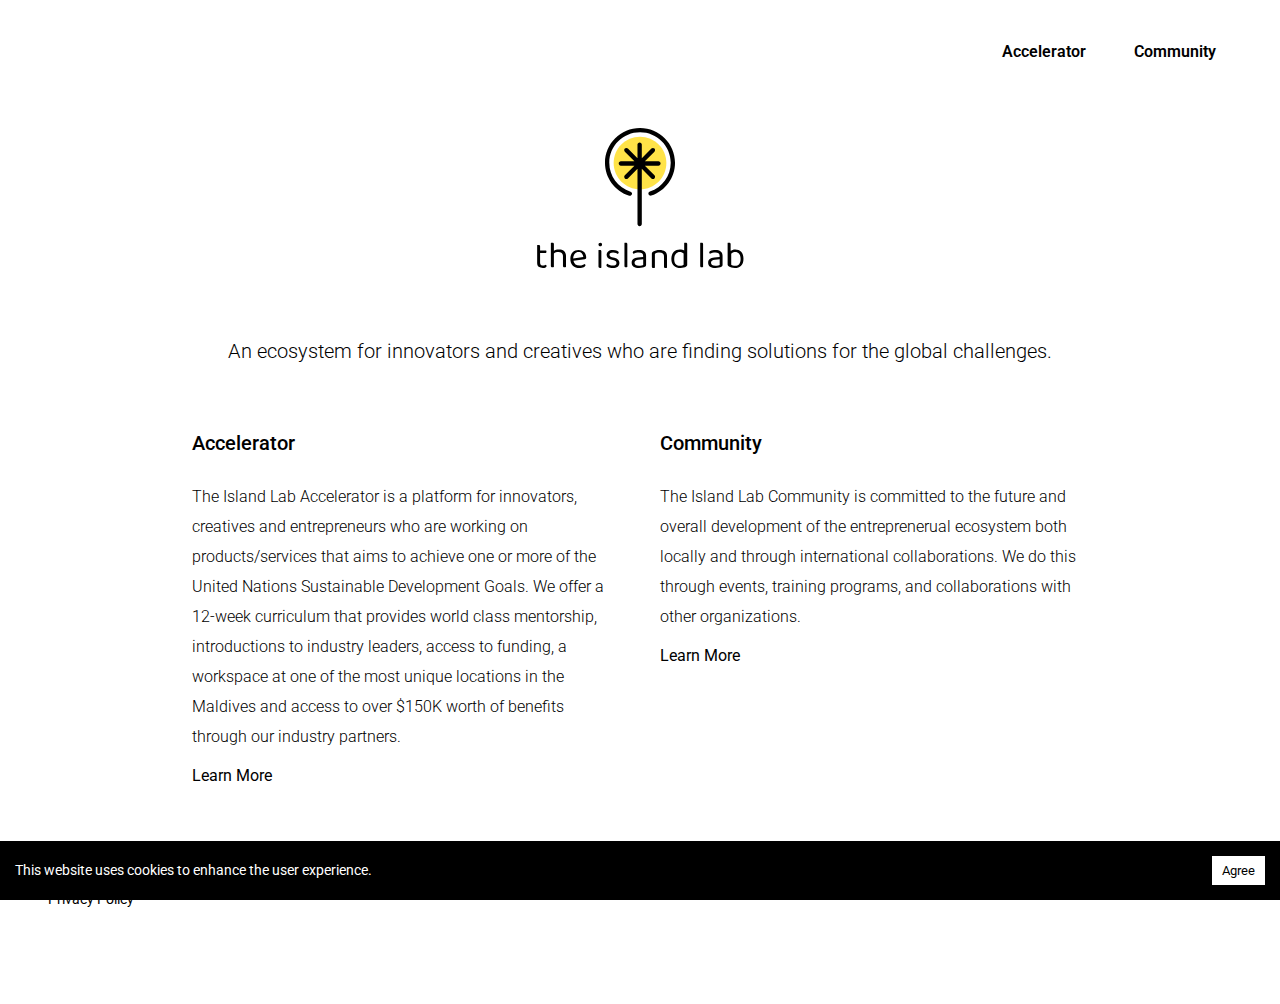
==== index.html @ 6c04a77b "init commit" ====
<!DOCTYPE html><html lang="en"><head><meta charSet="utf-8"/><meta http-equiv="x-ua-compatible" content="ie=edge"/><meta name="viewport" content="width=device-width, initial-scale=1, shrink-to-fit=no"/><style data-href="/styles.9c2a5cfd9f9ac8eca3b6.css" id="gatsby-global-css">@import url(https://fonts.googleapis.com/css2?family=Roboto:wght@100;300;400;500;700;900&display=swap);
/*! normalize.css v8.0.1 | MIT License | github.com/necolas/normalize.css */html{line-height:1.15;-webkit-text-size-adjust:100%}body{margin:0}main{display:block}h1{font-size:2em;margin:.67em 0}hr{box-sizing:content-box;height:0;overflow:visible}pre{font-family:monospace,monospace;font-size:1em}a{background-color:transparent}abbr[title]{border-bottom:none;text-decoration:underline;-webkit-text-decoration:underline dotted;text-decoration:underline dotted}b,strong{font-weight:bolder}code,kbd,samp{font-family:monospace,monospace;font-size:1em}small{font-size:80%}sub,sup{font-size:75%;line-height:0;position:relative;vertical-align:baseline}sub{bottom:-.25em}sup{top:-.5em}img{border-style:none}button,input,optgroup,select,textarea{font-family:inherit;font-size:100%;line-height:1.15;margin:0}button,input{overflow:visible}button,select{text-transform:none}[type=button],[type=reset],[type=submit],button{-webkit-appearance:button}[type=button]::-moz-focus-inner,[type=reset]::-moz-focus-inner,[type=submit]::-moz-focus-inner,button::-moz-focus-inner{border-style:none;padding:0}[type=button]:-moz-focusring,[type=reset]:-moz-focusring,[type=submit]:-moz-focusring,button:-moz-focusring{outline:1px dotted ButtonText}fieldset{padding:.35em .75em .625em}legend{box-sizing:border-box;color:inherit;display:table;max-width:100%;padding:0;white-space:normal}progress{vertical-align:baseline}textarea{overflow:auto}[type=checkbox],[type=radio]{box-sizing:border-box;padding:0}[type=number]::-webkit-inner-spin-button,[type=number]::-webkit-outer-spin-button{height:auto}[type=search]{-webkit-appearance:textfield;outline-offset:-2px}[type=search]::-webkit-search-decoration{-webkit-appearance:none}::-webkit-file-upload-button{-webkit-appearance:button;font:inherit}details{display:block}summary{display:list-item}[hidden],template{display:none}blockquote,dd,dl,figure,h1,h2,h3,h4,h5,h6,hr,p,pre{margin:0}button{background-color:transparent;background-image:none}button:focus{outline:1px dotted;outline:5px auto -webkit-focus-ring-color}fieldset,ol,ul{margin:0;padding:0}ol,ul{list-style:none}html{font-family:system-ui,-apple-system,BlinkMacSystemFont,Segoe UI,Roboto,Helvetica Neue,Arial,Noto Sans,sans-serif,Apple Color Emoji,Segoe UI Emoji,Segoe UI Symbol,Noto Color Emoji;line-height:1.5}*,:after,:before{box-sizing:border-box;border:0 solid #e2e8f0}hr{border-top-width:1px}img{border-style:solid}textarea{resize:vertical}input::-moz-placeholder,textarea::-moz-placeholder{color:#a0aec0}input:-ms-input-placeholder,textarea:-ms-input-placeholder{color:#a0aec0}input::placeholder,textarea::placeholder{color:#a0aec0}[role=button],button{cursor:pointer}table{border-collapse:collapse}h1,h2,h3,h4,h5,h6{font-size:inherit;font-weight:inherit}a{color:inherit;text-decoration:inherit}button,input,optgroup,select,textarea{padding:0;line-height:inherit;color:inherit}code,kbd,pre,samp{font-family:Menlo,Monaco,Consolas,Liberation Mono,Courier New,monospace}audio,canvas,embed,iframe,img,object,svg,video{display:block;vertical-align:middle}img,video{max-width:100%;height:auto}.container{width:100%}@media (min-width:640px){.container{max-width:640px}}@media (min-width:768px){.container{max-width:768px}}@media (min-width:1024px){.container{max-width:1024px}}@media (min-width:1280px){.container{max-width:1280px}}.bg-white{--bg-opacity:1;background-color:#fff;background-color:rgba(255,255,255,var(--bg-opacity))}.inline{display:inline}.flex{display:flex}.table{display:table}.grid{display:grid}.flex-col{flex-direction:column}.justify-around{justify-content:space-around}.flex-grow{flex-grow:1}.font-semibold{font-weight:600}.mx-auto{margin-left:auto;margin-right:auto}.mt-16{margin-top:4rem}.max-w-lg{max-width:32rem}.max-w-4xl{max-width:56rem}.min-h-screen{min-height:100vh}.p-4{padding:1rem}.absolute{position:absolute}.text-white{--text-opacity:1;color:#fff;color:rgba(255,255,255,var(--text-opacity))}.w-full{width:100%}.gap-10{grid-gap:2.5rem;gap:2.5rem}.grid-cols-1{grid-template-columns:repeat(1,minmax(0,1fr))}@-webkit-keyframes spin{to{transform:rotate(1turn)}}@keyframes spin{to{transform:rotate(1turn)}}@-webkit-keyframes ping{75%,to{transform:scale(2);opacity:0}}@keyframes ping{75%,to{transform:scale(2);opacity:0}}@-webkit-keyframes pulse{50%{opacity:.5}}@keyframes pulse{50%{opacity:.5}}@-webkit-keyframes bounce{0%,to{transform:translateY(-25%);-webkit-animation-timing-function:cubic-bezier(.8,0,1,1);animation-timing-function:cubic-bezier(.8,0,1,1)}50%{transform:none;-webkit-animation-timing-function:cubic-bezier(0,0,.2,1);animation-timing-function:cubic-bezier(0,0,.2,1)}}@keyframes bounce{0%,to{transform:translateY(-25%);-webkit-animation-timing-function:cubic-bezier(.8,0,1,1);animation-timing-function:cubic-bezier(.8,0,1,1)}50%{transform:none;-webkit-animation-timing-function:cubic-bezier(0,0,.2,1);animation-timing-function:cubic-bezier(0,0,.2,1)}}body{font-family:Roboto,sans-serif;background:#fff;padding:24px}h3{font-size:20px;font-weight:500}p{font-weight:300}.islandlab-logo{height:140px}.islandlab-intro{font-size:20px;margin-bottom:62px;text-align:center}.main-body{margin-top:52px}.desc,.para{line-height:30px;margin-top:24px}.desc{margin-bottom:12px}.top-nav{color:#000}.inline{display:inline-block;width:100%;text-align:right}.top-nav a{padding:24px}.list{font-weight:300;line-height:30px;margin-top:24px}.more-button{padding-top:24px}.copy{color:#999}.copyright{font-size:14px;line-height:30px;padding:24px;margin-top:42px;margin-bottom:42px}@media (min-width:640px){.sm\:container{width:100%;max-width:640px}@media (min-width:768px){.sm\:container{max-width:768px}}@media (min-width:1024px){.sm\:container{max-width:1024px}}@media (min-width:1280px){.sm\:container{max-width:1280px}}.sm\:w-1\/2{width:50%}.sm\:grid-cols-1{grid-template-columns:repeat(1,minmax(0,1fr))}}@media (min-width:768px){.md\:container{width:100%}@media (min-width:640px){.md\:container{max-width:640px}}@media (min-width:768px){.md\:container{max-width:768px}}@media (min-width:1024px){.md\:container{max-width:1024px}}@media (min-width:1280px){.md\:container{max-width:1280px}}.md\:grid-cols-2{grid-template-columns:repeat(2,minmax(0,1fr))}}@media (min-width:1024px){.lg\:container{width:100%}@media (min-width:640px){.lg\:container{max-width:640px}}@media (min-width:768px){.lg\:container{max-width:768px}}@media (min-width:1024px){.lg\:container{max-width:1024px}}@media (min-width:1280px){.lg\:container{max-width:1280px}}.lg\:grid-cols-2{grid-template-columns:repeat(2,minmax(0,1fr))}}@media (min-width:1280px){.xl\:container{width:100%}@media (min-width:640px){.xl\:container{max-width:640px}}@media (min-width:768px){.xl\:container{max-width:768px}}@media (min-width:1024px){.xl\:container{max-width:1024px}}@media (min-width:1280px){.xl\:container{max-width:1280px}}}</style><meta name="generator" content="Gatsby 2.32.11"/><title data-react-helmet="true">The Island Lab</title><meta data-react-helmet="true" charSet="utf-8"/><meta data-react-helmet="true" name="description" content="An ecosystem for innovators and creatives who are finding solutions for the global challenges"/><meta data-react-helmet="true" property="og:title" content="The Island Lab"/><meta data-react-helmet="true" property="og:description" content="An ecosystem for innovators and creatives who are finding solutions for the global challenges"/><meta data-react-helmet="true" property="og:type" content="website"/><link rel="icon" href="/favicon-32x32.png?v=ff505534ecc880a006a1c45245d1f555" type="image/png"/><link rel="icon" href="/favicon.svg?v=ff505534ecc880a006a1c45245d1f555" type="image/svg+xml"/><link rel="manifest" href="/manifest.webmanifest" crossorigin="anonymous"/><meta name="theme-color" content="#38b2ac"/><link rel="apple-touch-icon" sizes="48x48" href="/icons/icon-48x48.png?v=ff505534ecc880a006a1c45245d1f555"/><link rel="apple-touch-icon" sizes="72x72" href="/icons/icon-72x72.png?v=ff505534ecc880a006a1c45245d1f555"/><link rel="apple-touch-icon" sizes="96x96" href="/icons/icon-96x96.png?v=ff505534ecc880a006a1c45245d1f555"/><link rel="apple-touch-icon" sizes="144x144" href="/icons/icon-144x144.png?v=ff505534ecc880a006a1c45245d1f555"/><link rel="apple-touch-icon" sizes="192x192" href="/icons/icon-192x192.png?v=ff505534ecc880a006a1c45245d1f555"/><link rel="apple-touch-icon" sizes="256x256" href="/icons/icon-256x256.png?v=ff505534ecc880a006a1c45245d1f555"/><link rel="apple-touch-icon" sizes="384x384" href="/icons/icon-384x384.png?v=ff505534ecc880a006a1c45245d1f555"/><link rel="apple-touch-icon" sizes="512x512" href="/icons/icon-512x512.png?v=ff505534ecc880a006a1c45245d1f555"/><link rel="preconnect dns-prefetch" href="https://www.google-analytics.com"/><script>window['ga-disable-'] = true</script><script async="" src="https://www.googletagmanager.com/gtag/js?id="></script><link as="script" rel="preload" href="/webpack-runtime-1e6cf40642f81d12df6a.js"/><link as="script" rel="preload" href="/framework-8e528b732ab2eaadb7b7.js"/><link as="script" rel="preload" href="/styles-755093da0c07f4b49226.js"/><link as="script" rel="preload" href="/app-a4f5ad4a2bf288a7169f.js"/><link as="script" rel="preload" href="/commons-435aeb948d1bf5120aea.js"/><link as="script" rel="preload" href="/component---src-pages-index-js-81dc64747f7e34d671f0.js"/><link as="fetch" rel="preload" href="/page-data/index/page-data.json" crossorigin="anonymous"/><link as="fetch" rel="preload" href="/page-data/sq/d/2468095761.json" crossorigin="anonymous"/><link as="fetch" rel="preload" href="/page-data/app-data.json" crossorigin="anonymous"/></head><body><div id="___gatsby"><div style="outline:none" tabindex="-1" id="gatsby-focus-wrapper"><div class="flex flex-col min-h-screen bg-white"><header class="p-4 bg-white-500 text-white font-semibold"><div class="inline top-nav grid grid-cols-1"><a href="/accelerator">Accelerator</a><a href="/community">Community</a></div><a aria-current="page" class="" href="/"><img class="islandlab-logo w-full max-w-lg mt-16 mx-auto sm:w-1/2" src="/static/logo-image-594e73d9757370606fb35262e26e32b2.svg" alt="Gatsby and Tailwind CSS together"/></a></header><div class="main-body"><main class="max-w-4xl flex-grow mx-auto flex flex-col justify-around"><div class="grid grid-cols-1"><p class="islandlab-intro">An ecosystem for innovators and creatives who are finding solutions for the global challenges.</p></div><div class="grid grid-cols-1 lg:grid-cols-2 md:grid-cols-2 sm:grid-cols-1 gap-10"><div><h3>Accelerator</h3><p class="desc">The Island Lab Accelerator is a platform for innovators, creatives and entrepreneurs who are working on products/services that aims to achieve one or more of the United Nations Sustainable Development Goals. We offer a 12-week curriculum that provides world class mentorship, introductions to industry leaders, access to funding, a workspace at one of the most unique locations in the Maldives and access to over $150K worth of benefits through our industry partners. </p><a class="more-button" href="/accelerator">Learn More</a></div><div><h3>Community</h3><p class="desc">The Island Lab Community is committed to the future and overall development of the entreprenerual ecosystem both locally and through international collaborations. We do this through events, training programs, and collaborations with other organizations.</p><a class="more-button" href="/community">Learn More</a></div></div></main></div><footer class="copyright"><p class="grid grid-cols-1 copy">© 2021 The Eco Organization</p><a href="/privacy-policy">Privacy Policy</a></footer></div></div><div id="gatsby-announcer" style="position:absolute;top:0;width:1px;height:1px;padding:0;overflow:hidden;clip:rect(0, 0, 0, 0);white-space:nowrap;border:0" aria-live="assertive" aria-atomic="true"></div></div><script id="gatsby-script-loader">/*<![CDATA[*/window.pagePath="/";/*]]>*/</script><script id="gatsby-chunk-mapping">/*<![CDATA[*/window.___chunkMapping={"polyfill":["/polyfill-89ac77d4b615b132cbdb.js"],"app":["/app-a4f5ad4a2bf288a7169f.js"],"component---src-pages-404-js":["/component---src-pages-404-js-d30f7ea8873a3b089897.js"],"component---src-pages-accelerator-js":["/component---src-pages-accelerator-js-613edaaf1aa1267f8cc8.js"],"component---src-pages-community-js":["/component---src-pages-community-js-10889ece5818f509ec43.js"],"component---src-pages-index-js":["/component---src-pages-index-js-81dc64747f7e34d671f0.js"],"component---src-pages-privacy-policy-js":["/component---src-pages-privacy-policy-js-5bc272400744c1b90a4a.js"]};/*]]>*/</script><script src="/polyfill-89ac77d4b615b132cbdb.js" nomodule=""></script><script src="/component---src-pages-index-js-81dc64747f7e34d671f0.js" async=""></script><script src="/commons-435aeb948d1bf5120aea.js" async=""></script><script src="/app-a4f5ad4a2bf288a7169f.js" async=""></script><script src="/styles-755093da0c07f4b49226.js" async=""></script><script src="/framework-8e528b732ab2eaadb7b7.js" async=""></script><script src="/webpack-runtime-1e6cf40642f81d12df6a.js" async=""></script></body></html>
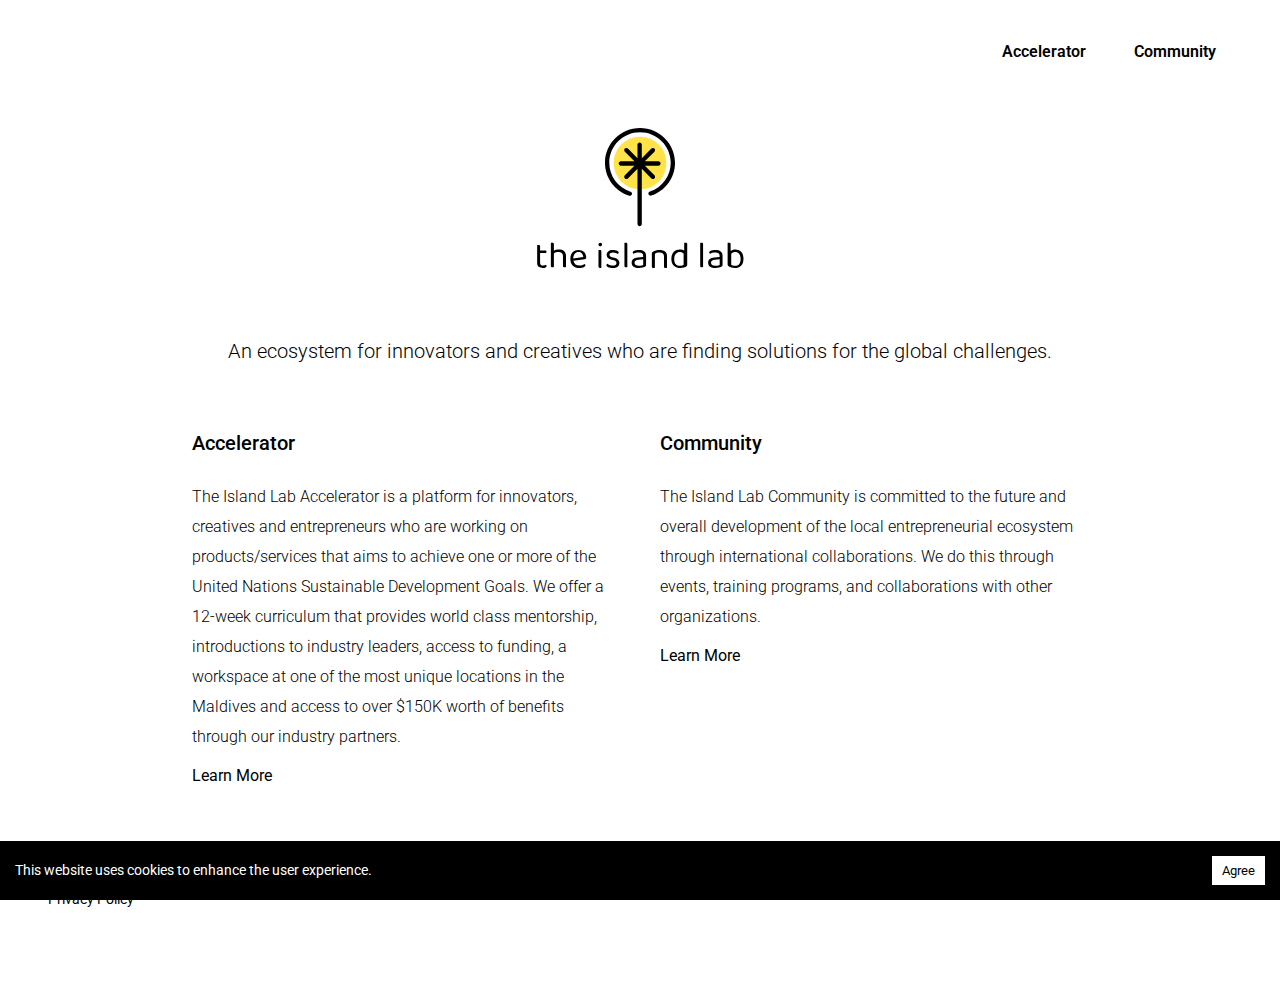
==== commit 6f75856c: "fixed typos" ====
--- a/index.html
+++ b/index.html
@@ -1,2 +1,2 @@
 <!DOCTYPE html><html lang="en"><head><meta charSet="utf-8"/><meta http-equiv="x-ua-compatible" content="ie=edge"/><meta name="viewport" content="width=device-width, initial-scale=1, shrink-to-fit=no"/><style data-href="/styles.9c2a5cfd9f9ac8eca3b6.css" id="gatsby-global-css">@import url(https://fonts.googleapis.com/css2?family=Roboto:wght@100;300;400;500;700;900&display=swap);
-/*! normalize.css v8.0.1 | MIT License | github.com/necolas/normalize.css */html{line-height:1.15;-webkit-text-size-adjust:100%}body{margin:0}main{display:block}h1{font-size:2em;margin:.67em 0}hr{box-sizing:content-box;height:0;overflow:visible}pre{font-family:monospace,monospace;font-size:1em}a{background-color:transparent}abbr[title]{border-bottom:none;text-decoration:underline;-webkit-text-decoration:underline dotted;text-decoration:underline dotted}b,strong{font-weight:bolder}code,kbd,samp{font-family:monospace,monospace;font-size:1em}small{font-size:80%}sub,sup{font-size:75%;line-height:0;position:relative;vertical-align:baseline}sub{bottom:-.25em}sup{top:-.5em}img{border-style:none}button,input,optgroup,select,textarea{font-family:inherit;font-size:100%;line-height:1.15;margin:0}button,input{overflow:visible}button,select{text-transform:none}[type=button],[type=reset],[type=submit],button{-webkit-appearance:button}[type=button]::-moz-focus-inner,[type=reset]::-moz-focus-inner,[type=submit]::-moz-focus-inner,button::-moz-focus-inner{border-style:none;padding:0}[type=button]:-moz-focusring,[type=reset]:-moz-focusring,[type=submit]:-moz-focusring,button:-moz-focusring{outline:1px dotted ButtonText}fieldset{padding:.35em .75em .625em}legend{box-sizing:border-box;color:inherit;display:table;max-width:100%;padding:0;white-space:normal}progress{vertical-align:baseline}textarea{overflow:auto}[type=checkbox],[type=radio]{box-sizing:border-box;padding:0}[type=number]::-webkit-inner-spin-button,[type=number]::-webkit-outer-spin-button{height:auto}[type=search]{-webkit-appearance:textfield;outline-offset:-2px}[type=search]::-webkit-search-decoration{-webkit-appearance:none}::-webkit-file-upload-button{-webkit-appearance:button;font:inherit}details{display:block}summary{display:list-item}[hidden],template{display:none}blockquote,dd,dl,figure,h1,h2,h3,h4,h5,h6,hr,p,pre{margin:0}button{background-color:transparent;background-image:none}button:focus{outline:1px dotted;outline:5px auto -webkit-focus-ring-color}fieldset,ol,ul{margin:0;padding:0}ol,ul{list-style:none}html{font-family:system-ui,-apple-system,BlinkMacSystemFont,Segoe UI,Roboto,Helvetica Neue,Arial,Noto Sans,sans-serif,Apple Color Emoji,Segoe UI Emoji,Segoe UI Symbol,Noto Color Emoji;line-height:1.5}*,:after,:before{box-sizing:border-box;border:0 solid #e2e8f0}hr{border-top-width:1px}img{border-style:solid}textarea{resize:vertical}input::-moz-placeholder,textarea::-moz-placeholder{color:#a0aec0}input:-ms-input-placeholder,textarea:-ms-input-placeholder{color:#a0aec0}input::placeholder,textarea::placeholder{color:#a0aec0}[role=button],button{cursor:pointer}table{border-collapse:collapse}h1,h2,h3,h4,h5,h6{font-size:inherit;font-weight:inherit}a{color:inherit;text-decoration:inherit}button,input,optgroup,select,textarea{padding:0;line-height:inherit;color:inherit}code,kbd,pre,samp{font-family:Menlo,Monaco,Consolas,Liberation Mono,Courier New,monospace}audio,canvas,embed,iframe,img,object,svg,video{display:block;vertical-align:middle}img,video{max-width:100%;height:auto}.container{width:100%}@media (min-width:640px){.container{max-width:640px}}@media (min-width:768px){.container{max-width:768px}}@media (min-width:1024px){.container{max-width:1024px}}@media (min-width:1280px){.container{max-width:1280px}}.bg-white{--bg-opacity:1;background-color:#fff;background-color:rgba(255,255,255,var(--bg-opacity))}.inline{display:inline}.flex{display:flex}.table{display:table}.grid{display:grid}.flex-col{flex-direction:column}.justify-around{justify-content:space-around}.flex-grow{flex-grow:1}.font-semibold{font-weight:600}.mx-auto{margin-left:auto;margin-right:auto}.mt-16{margin-top:4rem}.max-w-lg{max-width:32rem}.max-w-4xl{max-width:56rem}.min-h-screen{min-height:100vh}.p-4{padding:1rem}.absolute{position:absolute}.text-white{--text-opacity:1;color:#fff;color:rgba(255,255,255,var(--text-opacity))}.w-full{width:100%}.gap-10{grid-gap:2.5rem;gap:2.5rem}.grid-cols-1{grid-template-columns:repeat(1,minmax(0,1fr))}@-webkit-keyframes spin{to{transform:rotate(1turn)}}@keyframes spin{to{transform:rotate(1turn)}}@-webkit-keyframes ping{75%,to{transform:scale(2);opacity:0}}@keyframes ping{75%,to{transform:scale(2);opacity:0}}@-webkit-keyframes pulse{50%{opacity:.5}}@keyframes pulse{50%{opacity:.5}}@-webkit-keyframes bounce{0%,to{transform:translateY(-25%);-webkit-animation-timing-function:cubic-bezier(.8,0,1,1);animation-timing-function:cubic-bezier(.8,0,1,1)}50%{transform:none;-webkit-animation-timing-function:cubic-bezier(0,0,.2,1);animation-timing-function:cubic-bezier(0,0,.2,1)}}@keyframes bounce{0%,to{transform:translateY(-25%);-webkit-animation-timing-function:cubic-bezier(.8,0,1,1);animation-timing-function:cubic-bezier(.8,0,1,1)}50%{transform:none;-webkit-animation-timing-function:cubic-bezier(0,0,.2,1);animation-timing-function:cubic-bezier(0,0,.2,1)}}body{font-family:Roboto,sans-serif;background:#fff;padding:24px}h3{font-size:20px;font-weight:500}p{font-weight:300}.islandlab-logo{height:140px}.islandlab-intro{font-size:20px;margin-bottom:62px;text-align:center}.main-body{margin-top:52px}.desc,.para{line-height:30px;margin-top:24px}.desc{margin-bottom:12px}.top-nav{color:#000}.inline{display:inline-block;width:100%;text-align:right}.top-nav a{padding:24px}.list{font-weight:300;line-height:30px;margin-top:24px}.more-button{padding-top:24px}.copy{color:#999}.copyright{font-size:14px;line-height:30px;padding:24px;margin-top:42px;margin-bottom:42px}@media (min-width:640px){.sm\:container{width:100%;max-width:640px}@media (min-width:768px){.sm\:container{max-width:768px}}@media (min-width:1024px){.sm\:container{max-width:1024px}}@media (min-width:1280px){.sm\:container{max-width:1280px}}.sm\:w-1\/2{width:50%}.sm\:grid-cols-1{grid-template-columns:repeat(1,minmax(0,1fr))}}@media (min-width:768px){.md\:container{width:100%}@media (min-width:640px){.md\:container{max-width:640px}}@media (min-width:768px){.md\:container{max-width:768px}}@media (min-width:1024px){.md\:container{max-width:1024px}}@media (min-width:1280px){.md\:container{max-width:1280px}}.md\:grid-cols-2{grid-template-columns:repeat(2,minmax(0,1fr))}}@media (min-width:1024px){.lg\:container{width:100%}@media (min-width:640px){.lg\:container{max-width:640px}}@media (min-width:768px){.lg\:container{max-width:768px}}@media (min-width:1024px){.lg\:container{max-width:1024px}}@media (min-width:1280px){.lg\:container{max-width:1280px}}.lg\:grid-cols-2{grid-template-columns:repeat(2,minmax(0,1fr))}}@media (min-width:1280px){.xl\:container{width:100%}@media (min-width:640px){.xl\:container{max-width:640px}}@media (min-width:768px){.xl\:container{max-width:768px}}@media (min-width:1024px){.xl\:container{max-width:1024px}}@media (min-width:1280px){.xl\:container{max-width:1280px}}}</style><meta name="generator" content="Gatsby 2.32.11"/><title data-react-helmet="true">The Island Lab</title><meta data-react-helmet="true" charSet="utf-8"/><meta data-react-helmet="true" name="description" content="An ecosystem for innovators and creatives who are finding solutions for the global challenges"/><meta data-react-helmet="true" property="og:title" content="The Island Lab"/><meta data-react-helmet="true" property="og:description" content="An ecosystem for innovators and creatives who are finding solutions for the global challenges"/><meta data-react-helmet="true" property="og:type" content="website"/><link rel="icon" href="/favicon-32x32.png?v=ff505534ecc880a006a1c45245d1f555" type="image/png"/><link rel="icon" href="/favicon.svg?v=ff505534ecc880a006a1c45245d1f555" type="image/svg+xml"/><link rel="manifest" href="/manifest.webmanifest" crossorigin="anonymous"/><meta name="theme-color" content="#38b2ac"/><link rel="apple-touch-icon" sizes="48x48" href="/icons/icon-48x48.png?v=ff505534ecc880a006a1c45245d1f555"/><link rel="apple-touch-icon" sizes="72x72" href="/icons/icon-72x72.png?v=ff505534ecc880a006a1c45245d1f555"/><link rel="apple-touch-icon" sizes="96x96" href="/icons/icon-96x96.png?v=ff505534ecc880a006a1c45245d1f555"/><link rel="apple-touch-icon" sizes="144x144" href="/icons/icon-144x144.png?v=ff505534ecc880a006a1c45245d1f555"/><link rel="apple-touch-icon" sizes="192x192" href="/icons/icon-192x192.png?v=ff505534ecc880a006a1c45245d1f555"/><link rel="apple-touch-icon" sizes="256x256" href="/icons/icon-256x256.png?v=ff505534ecc880a006a1c45245d1f555"/><link rel="apple-touch-icon" sizes="384x384" href="/icons/icon-384x384.png?v=ff505534ecc880a006a1c45245d1f555"/><link rel="apple-touch-icon" sizes="512x512" href="/icons/icon-512x512.png?v=ff505534ecc880a006a1c45245d1f555"/><link rel="preconnect dns-prefetch" href="https://www.google-analytics.com"/><script>window['ga-disable-'] = true</script><script async="" src="https://www.googletagmanager.com/gtag/js?id="></script><link as="script" rel="preload" href="/webpack-runtime-1e6cf40642f81d12df6a.js"/><link as="script" rel="preload" href="/framework-8e528b732ab2eaadb7b7.js"/><link as="script" rel="preload" href="/styles-755093da0c07f4b49226.js"/><link as="script" rel="preload" href="/app-a4f5ad4a2bf288a7169f.js"/><link as="script" rel="preload" href="/commons-435aeb948d1bf5120aea.js"/><link as="script" rel="preload" href="/component---src-pages-index-js-81dc64747f7e34d671f0.js"/><link as="fetch" rel="preload" href="/page-data/index/page-data.json" crossorigin="anonymous"/><link as="fetch" rel="preload" href="/page-data/sq/d/2468095761.json" crossorigin="anonymous"/><link as="fetch" rel="preload" href="/page-data/app-data.json" crossorigin="anonymous"/></head><body><div id="___gatsby"><div style="outline:none" tabindex="-1" id="gatsby-focus-wrapper"><div class="flex flex-col min-h-screen bg-white"><header class="p-4 bg-white-500 text-white font-semibold"><div class="inline top-nav grid grid-cols-1"><a href="/accelerator">Accelerator</a><a href="/community">Community</a></div><a aria-current="page" class="" href="/"><img class="islandlab-logo w-full max-w-lg mt-16 mx-auto sm:w-1/2" src="/static/logo-image-594e73d9757370606fb35262e26e32b2.svg" alt="Gatsby and Tailwind CSS together"/></a></header><div class="main-body"><main class="max-w-4xl flex-grow mx-auto flex flex-col justify-around"><div class="grid grid-cols-1"><p class="islandlab-intro">An ecosystem for innovators and creatives who are finding solutions for the global challenges.</p></div><div class="grid grid-cols-1 lg:grid-cols-2 md:grid-cols-2 sm:grid-cols-1 gap-10"><div><h3>Accelerator</h3><p class="desc">The Island Lab Accelerator is a platform for innovators, creatives and entrepreneurs who are working on products/services that aims to achieve one or more of the United Nations Sustainable Development Goals. We offer a 12-week curriculum that provides world class mentorship, introductions to industry leaders, access to funding, a workspace at one of the most unique locations in the Maldives and access to over $150K worth of benefits through our industry partners. </p><a class="more-button" href="/accelerator">Learn More</a></div><div><h3>Community</h3><p class="desc">The Island Lab Community is committed to the future and overall development of the entreprenerual ecosystem both locally and through international collaborations. We do this through events, training programs, and collaborations with other organizations.</p><a class="more-button" href="/community">Learn More</a></div></div></main></div><footer class="copyright"><p class="grid grid-cols-1 copy">© 2021 The Eco Organization</p><a href="/privacy-policy">Privacy Policy</a></footer></div></div><div id="gatsby-announcer" style="position:absolute;top:0;width:1px;height:1px;padding:0;overflow:hidden;clip:rect(0, 0, 0, 0);white-space:nowrap;border:0" aria-live="assertive" aria-atomic="true"></div></div><script id="gatsby-script-loader">/*<![CDATA[*/window.pagePath="/";/*]]>*/</script><script id="gatsby-chunk-mapping">/*<![CDATA[*/window.___chunkMapping={"polyfill":["/polyfill-89ac77d4b615b132cbdb.js"],"app":["/app-a4f5ad4a2bf288a7169f.js"],"component---src-pages-404-js":["/component---src-pages-404-js-d30f7ea8873a3b089897.js"],"component---src-pages-accelerator-js":["/component---src-pages-accelerator-js-613edaaf1aa1267f8cc8.js"],"component---src-pages-community-js":["/component---src-pages-community-js-10889ece5818f509ec43.js"],"component---src-pages-index-js":["/component---src-pages-index-js-81dc64747f7e34d671f0.js"],"component---src-pages-privacy-policy-js":["/component---src-pages-privacy-policy-js-5bc272400744c1b90a4a.js"]};/*]]>*/</script><script src="/polyfill-89ac77d4b615b132cbdb.js" nomodule=""></script><script src="/component---src-pages-index-js-81dc64747f7e34d671f0.js" async=""></script><script src="/commons-435aeb948d1bf5120aea.js" async=""></script><script src="/app-a4f5ad4a2bf288a7169f.js" async=""></script><script src="/styles-755093da0c07f4b49226.js" async=""></script><script src="/framework-8e528b732ab2eaadb7b7.js" async=""></script><script src="/webpack-runtime-1e6cf40642f81d12df6a.js" async=""></script></body></html>+/*! normalize.css v8.0.1 | MIT License | github.com/necolas/normalize.css */html{line-height:1.15;-webkit-text-size-adjust:100%}body{margin:0}main{display:block}h1{font-size:2em;margin:.67em 0}hr{box-sizing:content-box;height:0;overflow:visible}pre{font-family:monospace,monospace;font-size:1em}a{background-color:transparent}abbr[title]{border-bottom:none;text-decoration:underline;-webkit-text-decoration:underline dotted;text-decoration:underline dotted}b,strong{font-weight:bolder}code,kbd,samp{font-family:monospace,monospace;font-size:1em}small{font-size:80%}sub,sup{font-size:75%;line-height:0;position:relative;vertical-align:baseline}sub{bottom:-.25em}sup{top:-.5em}img{border-style:none}button,input,optgroup,select,textarea{font-family:inherit;font-size:100%;line-height:1.15;margin:0}button,input{overflow:visible}button,select{text-transform:none}[type=button],[type=reset],[type=submit],button{-webkit-appearance:button}[type=button]::-moz-focus-inner,[type=reset]::-moz-focus-inner,[type=submit]::-moz-focus-inner,button::-moz-focus-inner{border-style:none;padding:0}[type=button]:-moz-focusring,[type=reset]:-moz-focusring,[type=submit]:-moz-focusring,button:-moz-focusring{outline:1px dotted ButtonText}fieldset{padding:.35em .75em .625em}legend{box-sizing:border-box;color:inherit;display:table;max-width:100%;padding:0;white-space:normal}progress{vertical-align:baseline}textarea{overflow:auto}[type=checkbox],[type=radio]{box-sizing:border-box;padding:0}[type=number]::-webkit-inner-spin-button,[type=number]::-webkit-outer-spin-button{height:auto}[type=search]{-webkit-appearance:textfield;outline-offset:-2px}[type=search]::-webkit-search-decoration{-webkit-appearance:none}::-webkit-file-upload-button{-webkit-appearance:button;font:inherit}details{display:block}summary{display:list-item}[hidden],template{display:none}blockquote,dd,dl,figure,h1,h2,h3,h4,h5,h6,hr,p,pre{margin:0}button{background-color:transparent;background-image:none}button:focus{outline:1px dotted;outline:5px auto -webkit-focus-ring-color}fieldset,ol,ul{margin:0;padding:0}ol,ul{list-style:none}html{font-family:system-ui,-apple-system,BlinkMacSystemFont,Segoe UI,Roboto,Helvetica Neue,Arial,Noto Sans,sans-serif,Apple Color Emoji,Segoe UI Emoji,Segoe UI Symbol,Noto Color Emoji;line-height:1.5}*,:after,:before{box-sizing:border-box;border:0 solid #e2e8f0}hr{border-top-width:1px}img{border-style:solid}textarea{resize:vertical}input::-moz-placeholder,textarea::-moz-placeholder{color:#a0aec0}input:-ms-input-placeholder,textarea:-ms-input-placeholder{color:#a0aec0}input::placeholder,textarea::placeholder{color:#a0aec0}[role=button],button{cursor:pointer}table{border-collapse:collapse}h1,h2,h3,h4,h5,h6{font-size:inherit;font-weight:inherit}a{color:inherit;text-decoration:inherit}button,input,optgroup,select,textarea{padding:0;line-height:inherit;color:inherit}code,kbd,pre,samp{font-family:Menlo,Monaco,Consolas,Liberation Mono,Courier New,monospace}audio,canvas,embed,iframe,img,object,svg,video{display:block;vertical-align:middle}img,video{max-width:100%;height:auto}.container{width:100%}@media (min-width:640px){.container{max-width:640px}}@media (min-width:768px){.container{max-width:768px}}@media (min-width:1024px){.container{max-width:1024px}}@media (min-width:1280px){.container{max-width:1280px}}.bg-white{--bg-opacity:1;background-color:#fff;background-color:rgba(255,255,255,var(--bg-opacity))}.inline{display:inline}.flex{display:flex}.table{display:table}.grid{display:grid}.flex-col{flex-direction:column}.justify-around{justify-content:space-around}.flex-grow{flex-grow:1}.font-semibold{font-weight:600}.mx-auto{margin-left:auto;margin-right:auto}.mt-16{margin-top:4rem}.max-w-lg{max-width:32rem}.max-w-4xl{max-width:56rem}.min-h-screen{min-height:100vh}.p-4{padding:1rem}.absolute{position:absolute}.text-white{--text-opacity:1;color:#fff;color:rgba(255,255,255,var(--text-opacity))}.w-full{width:100%}.gap-10{grid-gap:2.5rem;gap:2.5rem}.grid-cols-1{grid-template-columns:repeat(1,minmax(0,1fr))}@-webkit-keyframes spin{to{transform:rotate(1turn)}}@keyframes spin{to{transform:rotate(1turn)}}@-webkit-keyframes ping{75%,to{transform:scale(2);opacity:0}}@keyframes ping{75%,to{transform:scale(2);opacity:0}}@-webkit-keyframes pulse{50%{opacity:.5}}@keyframes pulse{50%{opacity:.5}}@-webkit-keyframes bounce{0%,to{transform:translateY(-25%);-webkit-animation-timing-function:cubic-bezier(.8,0,1,1);animation-timing-function:cubic-bezier(.8,0,1,1)}50%{transform:none;-webkit-animation-timing-function:cubic-bezier(0,0,.2,1);animation-timing-function:cubic-bezier(0,0,.2,1)}}@keyframes bounce{0%,to{transform:translateY(-25%);-webkit-animation-timing-function:cubic-bezier(.8,0,1,1);animation-timing-function:cubic-bezier(.8,0,1,1)}50%{transform:none;-webkit-animation-timing-function:cubic-bezier(0,0,.2,1);animation-timing-function:cubic-bezier(0,0,.2,1)}}body{font-family:Roboto,sans-serif;background:#fff;padding:24px}h3{font-size:20px;font-weight:500}p{font-weight:300}.islandlab-logo{height:140px}.islandlab-intro{font-size:20px;margin-bottom:62px;text-align:center}.main-body{margin-top:52px}.desc,.para{line-height:30px;margin-top:24px}.desc{margin-bottom:12px}.top-nav{color:#000}.inline{display:inline-block;width:100%;text-align:right}.top-nav a{padding:24px}.list{font-weight:300;line-height:30px;margin-top:24px}.more-button{padding-top:24px}.copy{color:#999}.copyright{font-size:14px;line-height:30px;padding:24px;margin-top:42px;margin-bottom:42px}@media (min-width:640px){.sm\:container{width:100%;max-width:640px}@media (min-width:768px){.sm\:container{max-width:768px}}@media (min-width:1024px){.sm\:container{max-width:1024px}}@media (min-width:1280px){.sm\:container{max-width:1280px}}.sm\:w-1\/2{width:50%}.sm\:grid-cols-1{grid-template-columns:repeat(1,minmax(0,1fr))}}@media (min-width:768px){.md\:container{width:100%}@media (min-width:640px){.md\:container{max-width:640px}}@media (min-width:768px){.md\:container{max-width:768px}}@media (min-width:1024px){.md\:container{max-width:1024px}}@media (min-width:1280px){.md\:container{max-width:1280px}}.md\:grid-cols-2{grid-template-columns:repeat(2,minmax(0,1fr))}}@media (min-width:1024px){.lg\:container{width:100%}@media (min-width:640px){.lg\:container{max-width:640px}}@media (min-width:768px){.lg\:container{max-width:768px}}@media (min-width:1024px){.lg\:container{max-width:1024px}}@media (min-width:1280px){.lg\:container{max-width:1280px}}.lg\:grid-cols-2{grid-template-columns:repeat(2,minmax(0,1fr))}}@media (min-width:1280px){.xl\:container{width:100%}@media (min-width:640px){.xl\:container{max-width:640px}}@media (min-width:768px){.xl\:container{max-width:768px}}@media (min-width:1024px){.xl\:container{max-width:1024px}}@media (min-width:1280px){.xl\:container{max-width:1280px}}}</style><meta name="generator" content="Gatsby 2.32.11"/><title data-react-helmet="true">The Island Lab</title><meta data-react-helmet="true" charSet="utf-8"/><meta data-react-helmet="true" name="description" content="An ecosystem for innovators and creatives who are finding solutions for the global challenges"/><meta data-react-helmet="true" property="og:title" content="The Island Lab"/><meta data-react-helmet="true" property="og:description" content="An ecosystem for innovators and creatives who are finding solutions for the global challenges"/><meta data-react-helmet="true" property="og:type" content="website"/><link rel="icon" href="/favicon-32x32.png?v=ff505534ecc880a006a1c45245d1f555" type="image/png"/><link rel="icon" href="/favicon.svg?v=ff505534ecc880a006a1c45245d1f555" type="image/svg+xml"/><link rel="manifest" href="/manifest.webmanifest" crossorigin="anonymous"/><meta name="theme-color" content="#38b2ac"/><link rel="apple-touch-icon" sizes="48x48" href="/icons/icon-48x48.png?v=ff505534ecc880a006a1c45245d1f555"/><link rel="apple-touch-icon" sizes="72x72" href="/icons/icon-72x72.png?v=ff505534ecc880a006a1c45245d1f555"/><link rel="apple-touch-icon" sizes="96x96" href="/icons/icon-96x96.png?v=ff505534ecc880a006a1c45245d1f555"/><link rel="apple-touch-icon" sizes="144x144" href="/icons/icon-144x144.png?v=ff505534ecc880a006a1c45245d1f555"/><link rel="apple-touch-icon" sizes="192x192" href="/icons/icon-192x192.png?v=ff505534ecc880a006a1c45245d1f555"/><link rel="apple-touch-icon" sizes="256x256" href="/icons/icon-256x256.png?v=ff505534ecc880a006a1c45245d1f555"/><link rel="apple-touch-icon" sizes="384x384" href="/icons/icon-384x384.png?v=ff505534ecc880a006a1c45245d1f555"/><link rel="apple-touch-icon" sizes="512x512" href="/icons/icon-512x512.png?v=ff505534ecc880a006a1c45245d1f555"/><link rel="preconnect dns-prefetch" href="https://www.google-analytics.com"/><script>window['ga-disable-'] = true</script><script async="" src="https://www.googletagmanager.com/gtag/js?id="></script><link as="script" rel="preload" href="/webpack-runtime-c12577ea20ac7f4a1ebc.js"/><link as="script" rel="preload" href="/framework-8e528b732ab2eaadb7b7.js"/><link as="script" rel="preload" href="/styles-755093da0c07f4b49226.js"/><link as="script" rel="preload" href="/app-a4f5ad4a2bf288a7169f.js"/><link as="script" rel="preload" href="/commons-435aeb948d1bf5120aea.js"/><link as="script" rel="preload" href="/component---src-pages-index-js-803e4359026ead6c628d.js"/><link as="fetch" rel="preload" href="/page-data/index/page-data.json" crossorigin="anonymous"/><link as="fetch" rel="preload" href="/page-data/sq/d/2468095761.json" crossorigin="anonymous"/><link as="fetch" rel="preload" href="/page-data/app-data.json" crossorigin="anonymous"/></head><body><div id="___gatsby"><div style="outline:none" tabindex="-1" id="gatsby-focus-wrapper"><div class="flex flex-col min-h-screen bg-white"><header class="p-4 bg-white-500 text-white font-semibold"><div class="inline top-nav grid grid-cols-1"><a href="/accelerator">Accelerator</a><a href="/community">Community</a></div><a aria-current="page" class="" href="/"><img class="islandlab-logo w-full max-w-lg mt-16 mx-auto sm:w-1/2" src="/static/logo-image-594e73d9757370606fb35262e26e32b2.svg" alt="Gatsby and Tailwind CSS together"/></a></header><div class="main-body"><main class="max-w-4xl flex-grow mx-auto flex flex-col justify-around"><div class="grid grid-cols-1"><p class="islandlab-intro">An ecosystem for innovators and creatives who are finding solutions for the global challenges.</p></div><div class="grid grid-cols-1 lg:grid-cols-2 md:grid-cols-2 sm:grid-cols-1 gap-10"><div><h3>Accelerator</h3><p class="desc">The Island Lab Accelerator is a platform for innovators, creatives and entrepreneurs who are working on products/services that aims to achieve one or more of the United Nations Sustainable Development Goals. We offer a 12-week curriculum that provides world class mentorship, introductions to industry leaders, access to funding, a workspace at one of the most unique locations in the Maldives and access to over $150K worth of benefits through our industry partners. </p><a class="more-button" href="/accelerator">Learn More</a></div><div><h3>Community</h3><p class="desc">The Island Lab Community is committed to the future and overall development of the local entrepreneurial ecosystem through international collaborations. We do this through events, training programs, and collaborations with other organizations.</p><a class="more-button" href="/community">Learn More</a></div></div></main></div><footer class="copyright"><p class="grid grid-cols-1 copy">© 2021 The Eco Organization</p><a href="/privacy-policy">Privacy Policy</a></footer></div></div><div id="gatsby-announcer" style="position:absolute;top:0;width:1px;height:1px;padding:0;overflow:hidden;clip:rect(0, 0, 0, 0);white-space:nowrap;border:0" aria-live="assertive" aria-atomic="true"></div></div><script id="gatsby-script-loader">/*<![CDATA[*/window.pagePath="/";/*]]>*/</script><script id="gatsby-chunk-mapping">/*<![CDATA[*/window.___chunkMapping={"polyfill":["/polyfill-89ac77d4b615b132cbdb.js"],"app":["/app-a4f5ad4a2bf288a7169f.js"],"component---src-pages-404-js":["/component---src-pages-404-js-d30f7ea8873a3b089897.js"],"component---src-pages-accelerator-js":["/component---src-pages-accelerator-js-613edaaf1aa1267f8cc8.js"],"component---src-pages-community-js":["/component---src-pages-community-js-8b202745308209707fd2.js"],"component---src-pages-index-js":["/component---src-pages-index-js-803e4359026ead6c628d.js"],"component---src-pages-privacy-policy-js":["/component---src-pages-privacy-policy-js-5bc272400744c1b90a4a.js"]};/*]]>*/</script><script src="/polyfill-89ac77d4b615b132cbdb.js" nomodule=""></script><script src="/component---src-pages-index-js-803e4359026ead6c628d.js" async=""></script><script src="/commons-435aeb948d1bf5120aea.js" async=""></script><script src="/app-a4f5ad4a2bf288a7169f.js" async=""></script><script src="/styles-755093da0c07f4b49226.js" async=""></script><script src="/framework-8e528b732ab2eaadb7b7.js" async=""></script><script src="/webpack-runtime-c12577ea20ac7f4a1ebc.js" async=""></script></body></html>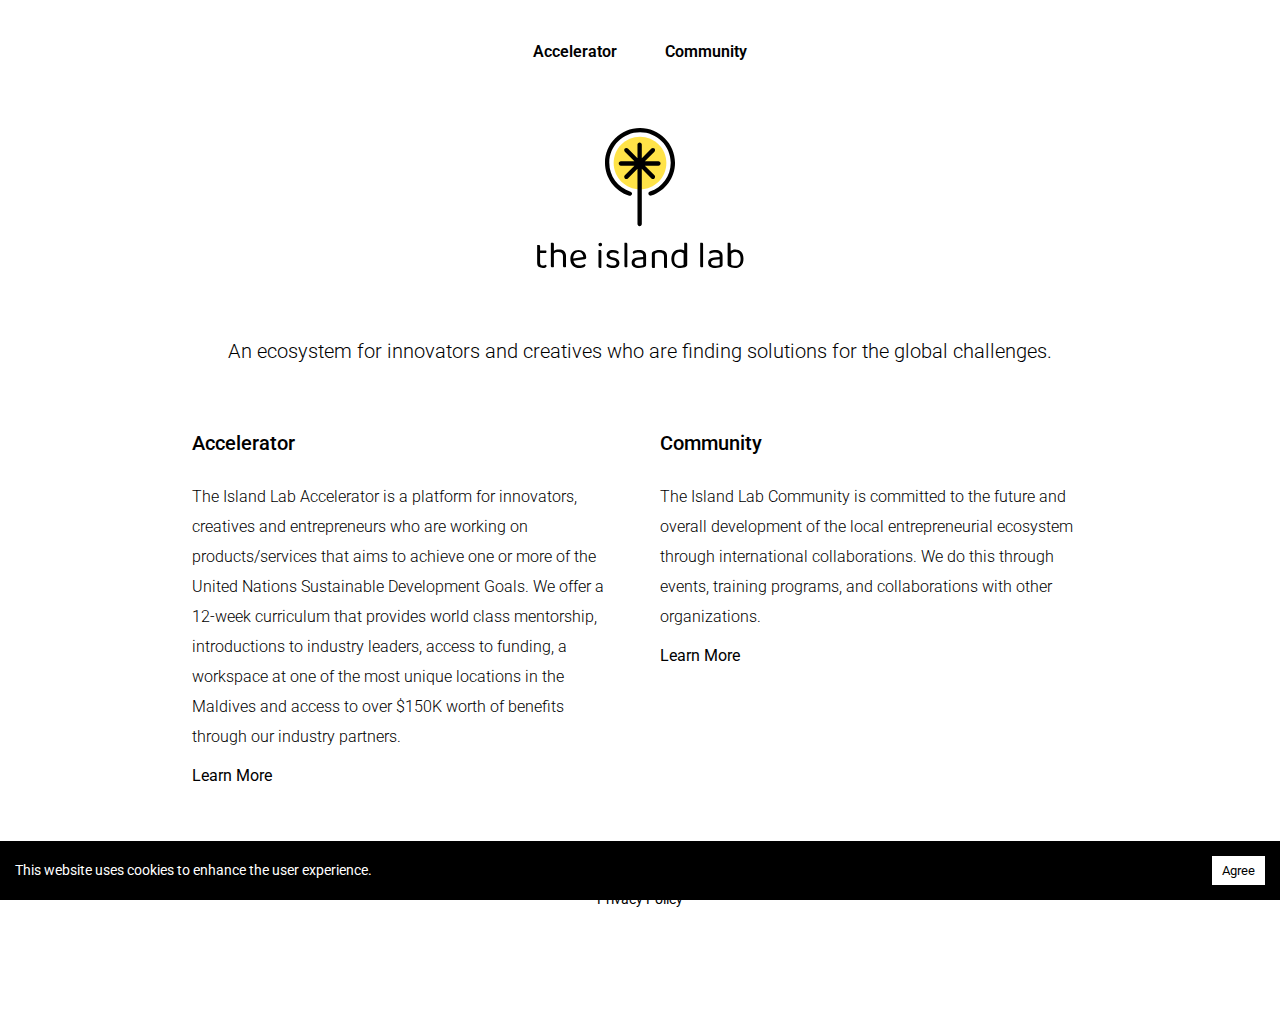
==== commit e07cefb3: "fixed styles" ====
--- a/index.html
+++ b/index.html
@@ -1,2 +1,2 @@
-<!DOCTYPE html><html lang="en"><head><meta charSet="utf-8"/><meta http-equiv="x-ua-compatible" content="ie=edge"/><meta name="viewport" content="width=device-width, initial-scale=1, shrink-to-fit=no"/><style data-href="/styles.9c2a5cfd9f9ac8eca3b6.css" id="gatsby-global-css">@import url(https://fonts.googleapis.com/css2?family=Roboto:wght@100;300;400;500;700;900&display=swap);
-/*! normalize.css v8.0.1 | MIT License | github.com/necolas/normalize.css */html{line-height:1.15;-webkit-text-size-adjust:100%}body{margin:0}main{display:block}h1{font-size:2em;margin:.67em 0}hr{box-sizing:content-box;height:0;overflow:visible}pre{font-family:monospace,monospace;font-size:1em}a{background-color:transparent}abbr[title]{border-bottom:none;text-decoration:underline;-webkit-text-decoration:underline dotted;text-decoration:underline dotted}b,strong{font-weight:bolder}code,kbd,samp{font-family:monospace,monospace;font-size:1em}small{font-size:80%}sub,sup{font-size:75%;line-height:0;position:relative;vertical-align:baseline}sub{bottom:-.25em}sup{top:-.5em}img{border-style:none}button,input,optgroup,select,textarea{font-family:inherit;font-size:100%;line-height:1.15;margin:0}button,input{overflow:visible}button,select{text-transform:none}[type=button],[type=reset],[type=submit],button{-webkit-appearance:button}[type=button]::-moz-focus-inner,[type=reset]::-moz-focus-inner,[type=submit]::-moz-focus-inner,button::-moz-focus-inner{border-style:none;padding:0}[type=button]:-moz-focusring,[type=reset]:-moz-focusring,[type=submit]:-moz-focusring,button:-moz-focusring{outline:1px dotted ButtonText}fieldset{padding:.35em .75em .625em}legend{box-sizing:border-box;color:inherit;display:table;max-width:100%;padding:0;white-space:normal}progress{vertical-align:baseline}textarea{overflow:auto}[type=checkbox],[type=radio]{box-sizing:border-box;padding:0}[type=number]::-webkit-inner-spin-button,[type=number]::-webkit-outer-spin-button{height:auto}[type=search]{-webkit-appearance:textfield;outline-offset:-2px}[type=search]::-webkit-search-decoration{-webkit-appearance:none}::-webkit-file-upload-button{-webkit-appearance:button;font:inherit}details{display:block}summary{display:list-item}[hidden],template{display:none}blockquote,dd,dl,figure,h1,h2,h3,h4,h5,h6,hr,p,pre{margin:0}button{background-color:transparent;background-image:none}button:focus{outline:1px dotted;outline:5px auto -webkit-focus-ring-color}fieldset,ol,ul{margin:0;padding:0}ol,ul{list-style:none}html{font-family:system-ui,-apple-system,BlinkMacSystemFont,Segoe UI,Roboto,Helvetica Neue,Arial,Noto Sans,sans-serif,Apple Color Emoji,Segoe UI Emoji,Segoe UI Symbol,Noto Color Emoji;line-height:1.5}*,:after,:before{box-sizing:border-box;border:0 solid #e2e8f0}hr{border-top-width:1px}img{border-style:solid}textarea{resize:vertical}input::-moz-placeholder,textarea::-moz-placeholder{color:#a0aec0}input:-ms-input-placeholder,textarea:-ms-input-placeholder{color:#a0aec0}input::placeholder,textarea::placeholder{color:#a0aec0}[role=button],button{cursor:pointer}table{border-collapse:collapse}h1,h2,h3,h4,h5,h6{font-size:inherit;font-weight:inherit}a{color:inherit;text-decoration:inherit}button,input,optgroup,select,textarea{padding:0;line-height:inherit;color:inherit}code,kbd,pre,samp{font-family:Menlo,Monaco,Consolas,Liberation Mono,Courier New,monospace}audio,canvas,embed,iframe,img,object,svg,video{display:block;vertical-align:middle}img,video{max-width:100%;height:auto}.container{width:100%}@media (min-width:640px){.container{max-width:640px}}@media (min-width:768px){.container{max-width:768px}}@media (min-width:1024px){.container{max-width:1024px}}@media (min-width:1280px){.container{max-width:1280px}}.bg-white{--bg-opacity:1;background-color:#fff;background-color:rgba(255,255,255,var(--bg-opacity))}.inline{display:inline}.flex{display:flex}.table{display:table}.grid{display:grid}.flex-col{flex-direction:column}.justify-around{justify-content:space-around}.flex-grow{flex-grow:1}.font-semibold{font-weight:600}.mx-auto{margin-left:auto;margin-right:auto}.mt-16{margin-top:4rem}.max-w-lg{max-width:32rem}.max-w-4xl{max-width:56rem}.min-h-screen{min-height:100vh}.p-4{padding:1rem}.absolute{position:absolute}.text-white{--text-opacity:1;color:#fff;color:rgba(255,255,255,var(--text-opacity))}.w-full{width:100%}.gap-10{grid-gap:2.5rem;gap:2.5rem}.grid-cols-1{grid-template-columns:repeat(1,minmax(0,1fr))}@-webkit-keyframes spin{to{transform:rotate(1turn)}}@keyframes spin{to{transform:rotate(1turn)}}@-webkit-keyframes ping{75%,to{transform:scale(2);opacity:0}}@keyframes ping{75%,to{transform:scale(2);opacity:0}}@-webkit-keyframes pulse{50%{opacity:.5}}@keyframes pulse{50%{opacity:.5}}@-webkit-keyframes bounce{0%,to{transform:translateY(-25%);-webkit-animation-timing-function:cubic-bezier(.8,0,1,1);animation-timing-function:cubic-bezier(.8,0,1,1)}50%{transform:none;-webkit-animation-timing-function:cubic-bezier(0,0,.2,1);animation-timing-function:cubic-bezier(0,0,.2,1)}}@keyframes bounce{0%,to{transform:translateY(-25%);-webkit-animation-timing-function:cubic-bezier(.8,0,1,1);animation-timing-function:cubic-bezier(.8,0,1,1)}50%{transform:none;-webkit-animation-timing-function:cubic-bezier(0,0,.2,1);animation-timing-function:cubic-bezier(0,0,.2,1)}}body{font-family:Roboto,sans-serif;background:#fff;padding:24px}h3{font-size:20px;font-weight:500}p{font-weight:300}.islandlab-logo{height:140px}.islandlab-intro{font-size:20px;margin-bottom:62px;text-align:center}.main-body{margin-top:52px}.desc,.para{line-height:30px;margin-top:24px}.desc{margin-bottom:12px}.top-nav{color:#000}.inline{display:inline-block;width:100%;text-align:right}.top-nav a{padding:24px}.list{font-weight:300;line-height:30px;margin-top:24px}.more-button{padding-top:24px}.copy{color:#999}.copyright{font-size:14px;line-height:30px;padding:24px;margin-top:42px;margin-bottom:42px}@media (min-width:640px){.sm\:container{width:100%;max-width:640px}@media (min-width:768px){.sm\:container{max-width:768px}}@media (min-width:1024px){.sm\:container{max-width:1024px}}@media (min-width:1280px){.sm\:container{max-width:1280px}}.sm\:w-1\/2{width:50%}.sm\:grid-cols-1{grid-template-columns:repeat(1,minmax(0,1fr))}}@media (min-width:768px){.md\:container{width:100%}@media (min-width:640px){.md\:container{max-width:640px}}@media (min-width:768px){.md\:container{max-width:768px}}@media (min-width:1024px){.md\:container{max-width:1024px}}@media (min-width:1280px){.md\:container{max-width:1280px}}.md\:grid-cols-2{grid-template-columns:repeat(2,minmax(0,1fr))}}@media (min-width:1024px){.lg\:container{width:100%}@media (min-width:640px){.lg\:container{max-width:640px}}@media (min-width:768px){.lg\:container{max-width:768px}}@media (min-width:1024px){.lg\:container{max-width:1024px}}@media (min-width:1280px){.lg\:container{max-width:1280px}}.lg\:grid-cols-2{grid-template-columns:repeat(2,minmax(0,1fr))}}@media (min-width:1280px){.xl\:container{width:100%}@media (min-width:640px){.xl\:container{max-width:640px}}@media (min-width:768px){.xl\:container{max-width:768px}}@media (min-width:1024px){.xl\:container{max-width:1024px}}@media (min-width:1280px){.xl\:container{max-width:1280px}}}</style><meta name="generator" content="Gatsby 2.32.11"/><title data-react-helmet="true">The Island Lab</title><meta data-react-helmet="true" charSet="utf-8"/><meta data-react-helmet="true" name="description" content="An ecosystem for innovators and creatives who are finding solutions for the global challenges"/><meta data-react-helmet="true" property="og:title" content="The Island Lab"/><meta data-react-helmet="true" property="og:description" content="An ecosystem for innovators and creatives who are finding solutions for the global challenges"/><meta data-react-helmet="true" property="og:type" content="website"/><link rel="icon" href="/favicon-32x32.png?v=ff505534ecc880a006a1c45245d1f555" type="image/png"/><link rel="icon" href="/favicon.svg?v=ff505534ecc880a006a1c45245d1f555" type="image/svg+xml"/><link rel="manifest" href="/manifest.webmanifest" crossorigin="anonymous"/><meta name="theme-color" content="#38b2ac"/><link rel="apple-touch-icon" sizes="48x48" href="/icons/icon-48x48.png?v=ff505534ecc880a006a1c45245d1f555"/><link rel="apple-touch-icon" sizes="72x72" href="/icons/icon-72x72.png?v=ff505534ecc880a006a1c45245d1f555"/><link rel="apple-touch-icon" sizes="96x96" href="/icons/icon-96x96.png?v=ff505534ecc880a006a1c45245d1f555"/><link rel="apple-touch-icon" sizes="144x144" href="/icons/icon-144x144.png?v=ff505534ecc880a006a1c45245d1f555"/><link rel="apple-touch-icon" sizes="192x192" href="/icons/icon-192x192.png?v=ff505534ecc880a006a1c45245d1f555"/><link rel="apple-touch-icon" sizes="256x256" href="/icons/icon-256x256.png?v=ff505534ecc880a006a1c45245d1f555"/><link rel="apple-touch-icon" sizes="384x384" href="/icons/icon-384x384.png?v=ff505534ecc880a006a1c45245d1f555"/><link rel="apple-touch-icon" sizes="512x512" href="/icons/icon-512x512.png?v=ff505534ecc880a006a1c45245d1f555"/><link rel="preconnect dns-prefetch" href="https://www.google-analytics.com"/><script>window['ga-disable-'] = true</script><script async="" src="https://www.googletagmanager.com/gtag/js?id="></script><link as="script" rel="preload" href="/webpack-runtime-c12577ea20ac7f4a1ebc.js"/><link as="script" rel="preload" href="/framework-8e528b732ab2eaadb7b7.js"/><link as="script" rel="preload" href="/styles-755093da0c07f4b49226.js"/><link as="script" rel="preload" href="/app-a4f5ad4a2bf288a7169f.js"/><link as="script" rel="preload" href="/commons-435aeb948d1bf5120aea.js"/><link as="script" rel="preload" href="/component---src-pages-index-js-803e4359026ead6c628d.js"/><link as="fetch" rel="preload" href="/page-data/index/page-data.json" crossorigin="anonymous"/><link as="fetch" rel="preload" href="/page-data/sq/d/2468095761.json" crossorigin="anonymous"/><link as="fetch" rel="preload" href="/page-data/app-data.json" crossorigin="anonymous"/></head><body><div id="___gatsby"><div style="outline:none" tabindex="-1" id="gatsby-focus-wrapper"><div class="flex flex-col min-h-screen bg-white"><header class="p-4 bg-white-500 text-white font-semibold"><div class="inline top-nav grid grid-cols-1"><a href="/accelerator">Accelerator</a><a href="/community">Community</a></div><a aria-current="page" class="" href="/"><img class="islandlab-logo w-full max-w-lg mt-16 mx-auto sm:w-1/2" src="/static/logo-image-594e73d9757370606fb35262e26e32b2.svg" alt="Gatsby and Tailwind CSS together"/></a></header><div class="main-body"><main class="max-w-4xl flex-grow mx-auto flex flex-col justify-around"><div class="grid grid-cols-1"><p class="islandlab-intro">An ecosystem for innovators and creatives who are finding solutions for the global challenges.</p></div><div class="grid grid-cols-1 lg:grid-cols-2 md:grid-cols-2 sm:grid-cols-1 gap-10"><div><h3>Accelerator</h3><p class="desc">The Island Lab Accelerator is a platform for innovators, creatives and entrepreneurs who are working on products/services that aims to achieve one or more of the United Nations Sustainable Development Goals. We offer a 12-week curriculum that provides world class mentorship, introductions to industry leaders, access to funding, a workspace at one of the most unique locations in the Maldives and access to over $150K worth of benefits through our industry partners. </p><a class="more-button" href="/accelerator">Learn More</a></div><div><h3>Community</h3><p class="desc">The Island Lab Community is committed to the future and overall development of the local entrepreneurial ecosystem through international collaborations. We do this through events, training programs, and collaborations with other organizations.</p><a class="more-button" href="/community">Learn More</a></div></div></main></div><footer class="copyright"><p class="grid grid-cols-1 copy">© 2021 The Eco Organization</p><a href="/privacy-policy">Privacy Policy</a></footer></div></div><div id="gatsby-announcer" style="position:absolute;top:0;width:1px;height:1px;padding:0;overflow:hidden;clip:rect(0, 0, 0, 0);white-space:nowrap;border:0" aria-live="assertive" aria-atomic="true"></div></div><script id="gatsby-script-loader">/*<![CDATA[*/window.pagePath="/";/*]]>*/</script><script id="gatsby-chunk-mapping">/*<![CDATA[*/window.___chunkMapping={"polyfill":["/polyfill-89ac77d4b615b132cbdb.js"],"app":["/app-a4f5ad4a2bf288a7169f.js"],"component---src-pages-404-js":["/component---src-pages-404-js-d30f7ea8873a3b089897.js"],"component---src-pages-accelerator-js":["/component---src-pages-accelerator-js-613edaaf1aa1267f8cc8.js"],"component---src-pages-community-js":["/component---src-pages-community-js-8b202745308209707fd2.js"],"component---src-pages-index-js":["/component---src-pages-index-js-803e4359026ead6c628d.js"],"component---src-pages-privacy-policy-js":["/component---src-pages-privacy-policy-js-5bc272400744c1b90a4a.js"]};/*]]>*/</script><script src="/polyfill-89ac77d4b615b132cbdb.js" nomodule=""></script><script src="/component---src-pages-index-js-803e4359026ead6c628d.js" async=""></script><script src="/commons-435aeb948d1bf5120aea.js" async=""></script><script src="/app-a4f5ad4a2bf288a7169f.js" async=""></script><script src="/styles-755093da0c07f4b49226.js" async=""></script><script src="/framework-8e528b732ab2eaadb7b7.js" async=""></script><script src="/webpack-runtime-c12577ea20ac7f4a1ebc.js" async=""></script></body></html>+<!DOCTYPE html><html lang="en"><head><meta charSet="utf-8"/><meta http-equiv="x-ua-compatible" content="ie=edge"/><meta name="viewport" content="width=device-width, initial-scale=1, shrink-to-fit=no"/><style data-href="/styles.7144150ddbad9bae6983.css" id="gatsby-global-css">@import url(https://fonts.googleapis.com/css2?family=Roboto:wght@100;300;400;500;700;900&display=swap);
+/*! normalize.css v8.0.1 | MIT License | github.com/necolas/normalize.css */html{line-height:1.15;-webkit-text-size-adjust:100%}body{margin:0}main{display:block}h1{font-size:2em;margin:.67em 0}hr{box-sizing:content-box;height:0;overflow:visible}pre{font-family:monospace,monospace;font-size:1em}a{background-color:transparent}abbr[title]{border-bottom:none;text-decoration:underline;-webkit-text-decoration:underline dotted;text-decoration:underline dotted}b,strong{font-weight:bolder}code,kbd,samp{font-family:monospace,monospace;font-size:1em}small{font-size:80%}sub,sup{font-size:75%;line-height:0;position:relative;vertical-align:baseline}sub{bottom:-.25em}sup{top:-.5em}img{border-style:none}button,input,optgroup,select,textarea{font-family:inherit;font-size:100%;line-height:1.15;margin:0}button,input{overflow:visible}button,select{text-transform:none}[type=button],[type=reset],[type=submit],button{-webkit-appearance:button}[type=button]::-moz-focus-inner,[type=reset]::-moz-focus-inner,[type=submit]::-moz-focus-inner,button::-moz-focus-inner{border-style:none;padding:0}[type=button]:-moz-focusring,[type=reset]:-moz-focusring,[type=submit]:-moz-focusring,button:-moz-focusring{outline:1px dotted ButtonText}fieldset{padding:.35em .75em .625em}legend{box-sizing:border-box;color:inherit;display:table;max-width:100%;padding:0;white-space:normal}progress{vertical-align:baseline}textarea{overflow:auto}[type=checkbox],[type=radio]{box-sizing:border-box;padding:0}[type=number]::-webkit-inner-spin-button,[type=number]::-webkit-outer-spin-button{height:auto}[type=search]{-webkit-appearance:textfield;outline-offset:-2px}[type=search]::-webkit-search-decoration{-webkit-appearance:none}::-webkit-file-upload-button{-webkit-appearance:button;font:inherit}details{display:block}summary{display:list-item}[hidden],template{display:none}blockquote,dd,dl,figure,h1,h2,h3,h4,h5,h6,hr,p,pre{margin:0}button{background-color:transparent;background-image:none}button:focus{outline:1px dotted;outline:5px auto -webkit-focus-ring-color}fieldset,ol,ul{margin:0;padding:0}ol,ul{list-style:none}html{font-family:system-ui,-apple-system,BlinkMacSystemFont,Segoe UI,Roboto,Helvetica Neue,Arial,Noto Sans,sans-serif,Apple Color Emoji,Segoe UI Emoji,Segoe UI Symbol,Noto Color Emoji;line-height:1.5}*,:after,:before{box-sizing:border-box;border:0 solid #e2e8f0}hr{border-top-width:1px}img{border-style:solid}textarea{resize:vertical}input::-moz-placeholder,textarea::-moz-placeholder{color:#a0aec0}input:-ms-input-placeholder,textarea:-ms-input-placeholder{color:#a0aec0}input::placeholder,textarea::placeholder{color:#a0aec0}[role=button],button{cursor:pointer}table{border-collapse:collapse}h1,h2,h3,h4,h5,h6{font-size:inherit;font-weight:inherit}a{color:inherit;text-decoration:inherit}button,input,optgroup,select,textarea{padding:0;line-height:inherit;color:inherit}code,kbd,pre,samp{font-family:Menlo,Monaco,Consolas,Liberation Mono,Courier New,monospace}audio,canvas,embed,iframe,img,object,svg,video{display:block;vertical-align:middle}img,video{max-width:100%;height:auto}.container{width:100%}@media (min-width:640px){.container{max-width:640px}}@media (min-width:768px){.container{max-width:768px}}@media (min-width:1024px){.container{max-width:1024px}}@media (min-width:1280px){.container{max-width:1280px}}.bg-white{--bg-opacity:1;background-color:#fff;background-color:rgba(255,255,255,var(--bg-opacity))}.inline{display:inline}.flex{display:flex}.table{display:table}.grid{display:grid}.flex-col{flex-direction:column}.justify-around{justify-content:space-around}.flex-grow{flex-grow:1}.font-semibold{font-weight:600}.mx-auto{margin-left:auto;margin-right:auto}.mt-16{margin-top:4rem}.max-w-lg{max-width:32rem}.max-w-4xl{max-width:56rem}.min-h-screen{min-height:100vh}.p-4{padding:1rem}.absolute{position:absolute}.text-white{--text-opacity:1;color:#fff;color:rgba(255,255,255,var(--text-opacity))}.w-full{width:100%}.gap-10{grid-gap:2.5rem;gap:2.5rem}.grid-cols-1{grid-template-columns:repeat(1,minmax(0,1fr))}@-webkit-keyframes spin{to{transform:rotate(1turn)}}@keyframes spin{to{transform:rotate(1turn)}}@-webkit-keyframes ping{75%,to{transform:scale(2);opacity:0}}@keyframes ping{75%,to{transform:scale(2);opacity:0}}@-webkit-keyframes pulse{50%{opacity:.5}}@keyframes pulse{50%{opacity:.5}}@-webkit-keyframes bounce{0%,to{transform:translateY(-25%);-webkit-animation-timing-function:cubic-bezier(.8,0,1,1);animation-timing-function:cubic-bezier(.8,0,1,1)}50%{transform:none;-webkit-animation-timing-function:cubic-bezier(0,0,.2,1);animation-timing-function:cubic-bezier(0,0,.2,1)}}@keyframes bounce{0%,to{transform:translateY(-25%);-webkit-animation-timing-function:cubic-bezier(.8,0,1,1);animation-timing-function:cubic-bezier(.8,0,1,1)}50%{transform:none;-webkit-animation-timing-function:cubic-bezier(0,0,.2,1);animation-timing-function:cubic-bezier(0,0,.2,1)}}body{font-family:Roboto,sans-serif;background:#fff;padding:24px}h3{font-size:20px;font-weight:500}p{font-weight:300}.islandlab-logo{height:140px}.islandlab-intro{font-size:20px;margin-bottom:62px;text-align:center}.main-body{margin-top:52px}.desc,.para{line-height:30px;margin-top:24px}.desc{margin-bottom:12px}.top-nav{color:#000}.inline{display:inline-block;width:100%;text-align:center}.top-nav a{padding:24px}.list{font-weight:300;line-height:30px;margin-top:24px}.more-button{padding-top:24px}.copy{color:#999}.copyright{text-align:center;font-size:14px;line-height:30px;padding:24px;margin-top:42px;margin-bottom:62px}@media (min-width:640px){.sm\:container{width:100%;max-width:640px}@media (min-width:768px){.sm\:container{max-width:768px}}@media (min-width:1024px){.sm\:container{max-width:1024px}}@media (min-width:1280px){.sm\:container{max-width:1280px}}.sm\:w-1\/2{width:50%}.sm\:grid-cols-1{grid-template-columns:repeat(1,minmax(0,1fr))}}@media (min-width:768px){.md\:container{width:100%}@media (min-width:640px){.md\:container{max-width:640px}}@media (min-width:768px){.md\:container{max-width:768px}}@media (min-width:1024px){.md\:container{max-width:1024px}}@media (min-width:1280px){.md\:container{max-width:1280px}}.md\:grid-cols-2{grid-template-columns:repeat(2,minmax(0,1fr))}}@media (min-width:1024px){.lg\:container{width:100%}@media (min-width:640px){.lg\:container{max-width:640px}}@media (min-width:768px){.lg\:container{max-width:768px}}@media (min-width:1024px){.lg\:container{max-width:1024px}}@media (min-width:1280px){.lg\:container{max-width:1280px}}.lg\:grid-cols-2{grid-template-columns:repeat(2,minmax(0,1fr))}}@media (min-width:1280px){.xl\:container{width:100%}@media (min-width:640px){.xl\:container{max-width:640px}}@media (min-width:768px){.xl\:container{max-width:768px}}@media (min-width:1024px){.xl\:container{max-width:1024px}}@media (min-width:1280px){.xl\:container{max-width:1280px}}}</style><meta name="generator" content="Gatsby 2.32.11"/><title data-react-helmet="true">The Island Lab</title><meta data-react-helmet="true" charSet="utf-8"/><meta data-react-helmet="true" name="description" content="An ecosystem for innovators and creatives who are finding solutions for the global challenges"/><meta data-react-helmet="true" property="og:title" content="The Island Lab"/><meta data-react-helmet="true" property="og:description" content="An ecosystem for innovators and creatives who are finding solutions for the global challenges"/><meta data-react-helmet="true" property="og:type" content="website"/><link rel="icon" href="/favicon-32x32.png?v=ff505534ecc880a006a1c45245d1f555" type="image/png"/><link rel="icon" href="/favicon.svg?v=ff505534ecc880a006a1c45245d1f555" type="image/svg+xml"/><link rel="manifest" href="/manifest.webmanifest" crossorigin="anonymous"/><meta name="theme-color" content="#38b2ac"/><link rel="apple-touch-icon" sizes="48x48" href="/icons/icon-48x48.png?v=ff505534ecc880a006a1c45245d1f555"/><link rel="apple-touch-icon" sizes="72x72" href="/icons/icon-72x72.png?v=ff505534ecc880a006a1c45245d1f555"/><link rel="apple-touch-icon" sizes="96x96" href="/icons/icon-96x96.png?v=ff505534ecc880a006a1c45245d1f555"/><link rel="apple-touch-icon" sizes="144x144" href="/icons/icon-144x144.png?v=ff505534ecc880a006a1c45245d1f555"/><link rel="apple-touch-icon" sizes="192x192" href="/icons/icon-192x192.png?v=ff505534ecc880a006a1c45245d1f555"/><link rel="apple-touch-icon" sizes="256x256" href="/icons/icon-256x256.png?v=ff505534ecc880a006a1c45245d1f555"/><link rel="apple-touch-icon" sizes="384x384" href="/icons/icon-384x384.png?v=ff505534ecc880a006a1c45245d1f555"/><link rel="apple-touch-icon" sizes="512x512" href="/icons/icon-512x512.png?v=ff505534ecc880a006a1c45245d1f555"/><link rel="preconnect dns-prefetch" href="https://www.google-analytics.com"/><script>window['ga-disable-'] = true</script><script async="" src="https://www.googletagmanager.com/gtag/js?id="></script><link as="script" rel="preload" href="/webpack-runtime-c12577ea20ac7f4a1ebc.js"/><link as="script" rel="preload" href="/framework-8e528b732ab2eaadb7b7.js"/><link as="script" rel="preload" href="/styles-755093da0c07f4b49226.js"/><link as="script" rel="preload" href="/app-a4f5ad4a2bf288a7169f.js"/><link as="script" rel="preload" href="/commons-435aeb948d1bf5120aea.js"/><link as="script" rel="preload" href="/component---src-pages-index-js-803e4359026ead6c628d.js"/><link as="fetch" rel="preload" href="/page-data/index/page-data.json" crossorigin="anonymous"/><link as="fetch" rel="preload" href="/page-data/sq/d/2468095761.json" crossorigin="anonymous"/><link as="fetch" rel="preload" href="/page-data/app-data.json" crossorigin="anonymous"/></head><body><div id="___gatsby"><div style="outline:none" tabindex="-1" id="gatsby-focus-wrapper"><div class="flex flex-col min-h-screen bg-white"><header class="p-4 bg-white-500 text-white font-semibold"><div class="inline top-nav grid grid-cols-1"><a href="/accelerator">Accelerator</a><a href="/community">Community</a></div><a aria-current="page" class="" href="/"><img class="islandlab-logo w-full max-w-lg mt-16 mx-auto sm:w-1/2" src="/static/logo-image-594e73d9757370606fb35262e26e32b2.svg" alt="Gatsby and Tailwind CSS together"/></a></header><div class="main-body"><main class="max-w-4xl flex-grow mx-auto flex flex-col justify-around"><div class="grid grid-cols-1"><p class="islandlab-intro">An ecosystem for innovators and creatives who are finding solutions for the global challenges.</p></div><div class="grid grid-cols-1 lg:grid-cols-2 md:grid-cols-2 sm:grid-cols-1 gap-10"><div><h3>Accelerator</h3><p class="desc">The Island Lab Accelerator is a platform for innovators, creatives and entrepreneurs who are working on products/services that aims to achieve one or more of the United Nations Sustainable Development Goals. We offer a 12-week curriculum that provides world class mentorship, introductions to industry leaders, access to funding, a workspace at one of the most unique locations in the Maldives and access to over $150K worth of benefits through our industry partners. </p><a class="more-button" href="/accelerator">Learn More</a></div><div><h3>Community</h3><p class="desc">The Island Lab Community is committed to the future and overall development of the local entrepreneurial ecosystem through international collaborations. We do this through events, training programs, and collaborations with other organizations.</p><a class="more-button" href="/community">Learn More</a></div></div></main></div><footer class="copyright"><p class="grid grid-cols-1 copy">© 2021 The Eco Organization</p><a href="/privacy-policy">Privacy Policy</a></footer></div></div><div id="gatsby-announcer" style="position:absolute;top:0;width:1px;height:1px;padding:0;overflow:hidden;clip:rect(0, 0, 0, 0);white-space:nowrap;border:0" aria-live="assertive" aria-atomic="true"></div></div><script id="gatsby-script-loader">/*<![CDATA[*/window.pagePath="/";/*]]>*/</script><script id="gatsby-chunk-mapping">/*<![CDATA[*/window.___chunkMapping={"polyfill":["/polyfill-89ac77d4b615b132cbdb.js"],"app":["/app-a4f5ad4a2bf288a7169f.js"],"component---src-pages-404-js":["/component---src-pages-404-js-d30f7ea8873a3b089897.js"],"component---src-pages-accelerator-js":["/component---src-pages-accelerator-js-613edaaf1aa1267f8cc8.js"],"component---src-pages-community-js":["/component---src-pages-community-js-8b202745308209707fd2.js"],"component---src-pages-index-js":["/component---src-pages-index-js-803e4359026ead6c628d.js"],"component---src-pages-privacy-policy-js":["/component---src-pages-privacy-policy-js-5bc272400744c1b90a4a.js"]};/*]]>*/</script><script src="/polyfill-89ac77d4b615b132cbdb.js" nomodule=""></script><script src="/component---src-pages-index-js-803e4359026ead6c628d.js" async=""></script><script src="/commons-435aeb948d1bf5120aea.js" async=""></script><script src="/app-a4f5ad4a2bf288a7169f.js" async=""></script><script src="/styles-755093da0c07f4b49226.js" async=""></script><script src="/framework-8e528b732ab2eaadb7b7.js" async=""></script><script src="/webpack-runtime-c12577ea20ac7f4a1ebc.js" async=""></script></body></html>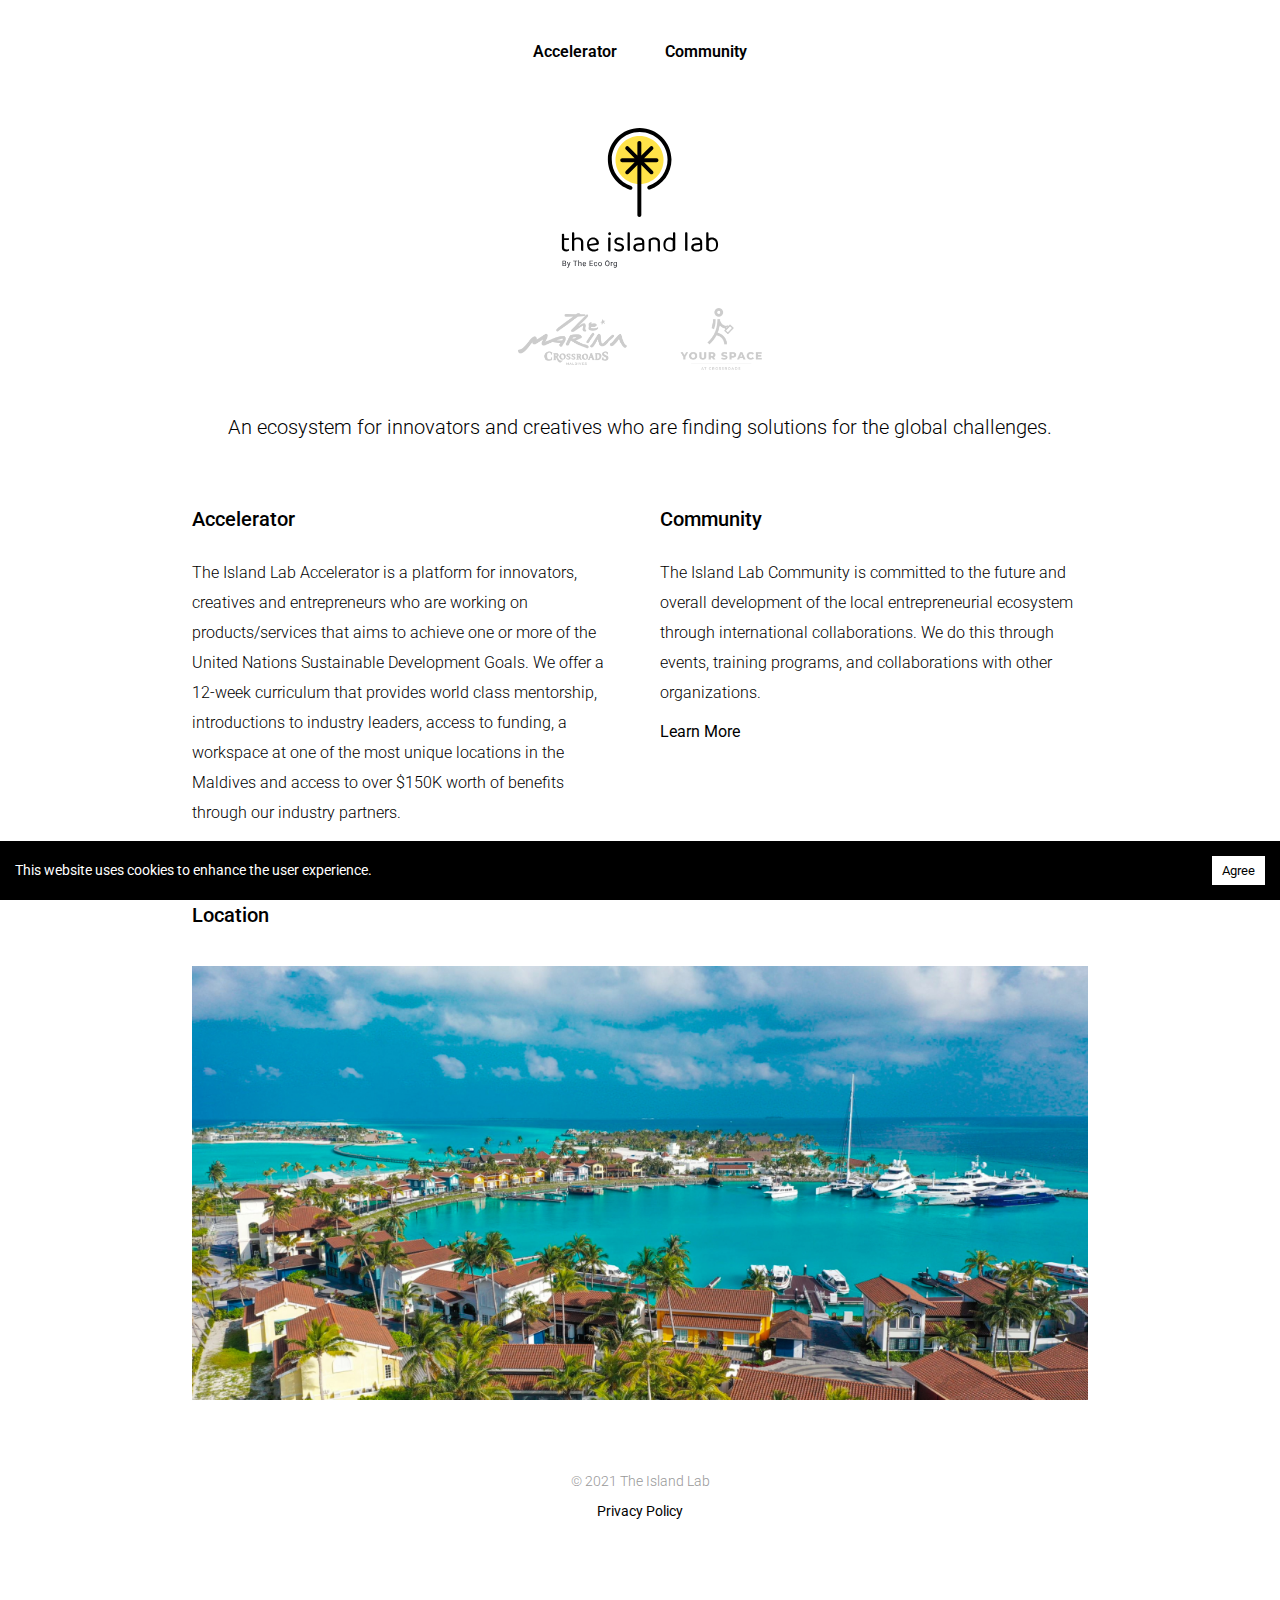
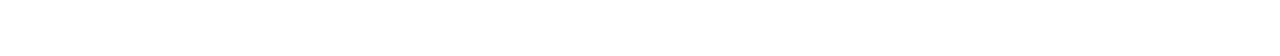
==== commit 2ddda5b0: "updates" ====
--- a/index.html
+++ b/index.html
@@ -1,2 +1,2 @@
-<!DOCTYPE html><html lang="en"><head><meta charSet="utf-8"/><meta http-equiv="x-ua-compatible" content="ie=edge"/><meta name="viewport" content="width=device-width, initial-scale=1, shrink-to-fit=no"/><style data-href="/styles.7144150ddbad9bae6983.css" id="gatsby-global-css">@import url(https://fonts.googleapis.com/css2?family=Roboto:wght@100;300;400;500;700;900&display=swap);
-/*! normalize.css v8.0.1 | MIT License | github.com/necolas/normalize.css */html{line-height:1.15;-webkit-text-size-adjust:100%}body{margin:0}main{display:block}h1{font-size:2em;margin:.67em 0}hr{box-sizing:content-box;height:0;overflow:visible}pre{font-family:monospace,monospace;font-size:1em}a{background-color:transparent}abbr[title]{border-bottom:none;text-decoration:underline;-webkit-text-decoration:underline dotted;text-decoration:underline dotted}b,strong{font-weight:bolder}code,kbd,samp{font-family:monospace,monospace;font-size:1em}small{font-size:80%}sub,sup{font-size:75%;line-height:0;position:relative;vertical-align:baseline}sub{bottom:-.25em}sup{top:-.5em}img{border-style:none}button,input,optgroup,select,textarea{font-family:inherit;font-size:100%;line-height:1.15;margin:0}button,input{overflow:visible}button,select{text-transform:none}[type=button],[type=reset],[type=submit],button{-webkit-appearance:button}[type=button]::-moz-focus-inner,[type=reset]::-moz-focus-inner,[type=submit]::-moz-focus-inner,button::-moz-focus-inner{border-style:none;padding:0}[type=button]:-moz-focusring,[type=reset]:-moz-focusring,[type=submit]:-moz-focusring,button:-moz-focusring{outline:1px dotted ButtonText}fieldset{padding:.35em .75em .625em}legend{box-sizing:border-box;color:inherit;display:table;max-width:100%;padding:0;white-space:normal}progress{vertical-align:baseline}textarea{overflow:auto}[type=checkbox],[type=radio]{box-sizing:border-box;padding:0}[type=number]::-webkit-inner-spin-button,[type=number]::-webkit-outer-spin-button{height:auto}[type=search]{-webkit-appearance:textfield;outline-offset:-2px}[type=search]::-webkit-search-decoration{-webkit-appearance:none}::-webkit-file-upload-button{-webkit-appearance:button;font:inherit}details{display:block}summary{display:list-item}[hidden],template{display:none}blockquote,dd,dl,figure,h1,h2,h3,h4,h5,h6,hr,p,pre{margin:0}button{background-color:transparent;background-image:none}button:focus{outline:1px dotted;outline:5px auto -webkit-focus-ring-color}fieldset,ol,ul{margin:0;padding:0}ol,ul{list-style:none}html{font-family:system-ui,-apple-system,BlinkMacSystemFont,Segoe UI,Roboto,Helvetica Neue,Arial,Noto Sans,sans-serif,Apple Color Emoji,Segoe UI Emoji,Segoe UI Symbol,Noto Color Emoji;line-height:1.5}*,:after,:before{box-sizing:border-box;border:0 solid #e2e8f0}hr{border-top-width:1px}img{border-style:solid}textarea{resize:vertical}input::-moz-placeholder,textarea::-moz-placeholder{color:#a0aec0}input:-ms-input-placeholder,textarea:-ms-input-placeholder{color:#a0aec0}input::placeholder,textarea::placeholder{color:#a0aec0}[role=button],button{cursor:pointer}table{border-collapse:collapse}h1,h2,h3,h4,h5,h6{font-size:inherit;font-weight:inherit}a{color:inherit;text-decoration:inherit}button,input,optgroup,select,textarea{padding:0;line-height:inherit;color:inherit}code,kbd,pre,samp{font-family:Menlo,Monaco,Consolas,Liberation Mono,Courier New,monospace}audio,canvas,embed,iframe,img,object,svg,video{display:block;vertical-align:middle}img,video{max-width:100%;height:auto}.container{width:100%}@media (min-width:640px){.container{max-width:640px}}@media (min-width:768px){.container{max-width:768px}}@media (min-width:1024px){.container{max-width:1024px}}@media (min-width:1280px){.container{max-width:1280px}}.bg-white{--bg-opacity:1;background-color:#fff;background-color:rgba(255,255,255,var(--bg-opacity))}.inline{display:inline}.flex{display:flex}.table{display:table}.grid{display:grid}.flex-col{flex-direction:column}.justify-around{justify-content:space-around}.flex-grow{flex-grow:1}.font-semibold{font-weight:600}.mx-auto{margin-left:auto;margin-right:auto}.mt-16{margin-top:4rem}.max-w-lg{max-width:32rem}.max-w-4xl{max-width:56rem}.min-h-screen{min-height:100vh}.p-4{padding:1rem}.absolute{position:absolute}.text-white{--text-opacity:1;color:#fff;color:rgba(255,255,255,var(--text-opacity))}.w-full{width:100%}.gap-10{grid-gap:2.5rem;gap:2.5rem}.grid-cols-1{grid-template-columns:repeat(1,minmax(0,1fr))}@-webkit-keyframes spin{to{transform:rotate(1turn)}}@keyframes spin{to{transform:rotate(1turn)}}@-webkit-keyframes ping{75%,to{transform:scale(2);opacity:0}}@keyframes ping{75%,to{transform:scale(2);opacity:0}}@-webkit-keyframes pulse{50%{opacity:.5}}@keyframes pulse{50%{opacity:.5}}@-webkit-keyframes bounce{0%,to{transform:translateY(-25%);-webkit-animation-timing-function:cubic-bezier(.8,0,1,1);animation-timing-function:cubic-bezier(.8,0,1,1)}50%{transform:none;-webkit-animation-timing-function:cubic-bezier(0,0,.2,1);animation-timing-function:cubic-bezier(0,0,.2,1)}}@keyframes bounce{0%,to{transform:translateY(-25%);-webkit-animation-timing-function:cubic-bezier(.8,0,1,1);animation-timing-function:cubic-bezier(.8,0,1,1)}50%{transform:none;-webkit-animation-timing-function:cubic-bezier(0,0,.2,1);animation-timing-function:cubic-bezier(0,0,.2,1)}}body{font-family:Roboto,sans-serif;background:#fff;padding:24px}h3{font-size:20px;font-weight:500}p{font-weight:300}.islandlab-logo{height:140px}.islandlab-intro{font-size:20px;margin-bottom:62px;text-align:center}.main-body{margin-top:52px}.desc,.para{line-height:30px;margin-top:24px}.desc{margin-bottom:12px}.top-nav{color:#000}.inline{display:inline-block;width:100%;text-align:center}.top-nav a{padding:24px}.list{font-weight:300;line-height:30px;margin-top:24px}.more-button{padding-top:24px}.copy{color:#999}.copyright{text-align:center;font-size:14px;line-height:30px;padding:24px;margin-top:42px;margin-bottom:62px}@media (min-width:640px){.sm\:container{width:100%;max-width:640px}@media (min-width:768px){.sm\:container{max-width:768px}}@media (min-width:1024px){.sm\:container{max-width:1024px}}@media (min-width:1280px){.sm\:container{max-width:1280px}}.sm\:w-1\/2{width:50%}.sm\:grid-cols-1{grid-template-columns:repeat(1,minmax(0,1fr))}}@media (min-width:768px){.md\:container{width:100%}@media (min-width:640px){.md\:container{max-width:640px}}@media (min-width:768px){.md\:container{max-width:768px}}@media (min-width:1024px){.md\:container{max-width:1024px}}@media (min-width:1280px){.md\:container{max-width:1280px}}.md\:grid-cols-2{grid-template-columns:repeat(2,minmax(0,1fr))}}@media (min-width:1024px){.lg\:container{width:100%}@media (min-width:640px){.lg\:container{max-width:640px}}@media (min-width:768px){.lg\:container{max-width:768px}}@media (min-width:1024px){.lg\:container{max-width:1024px}}@media (min-width:1280px){.lg\:container{max-width:1280px}}.lg\:grid-cols-2{grid-template-columns:repeat(2,minmax(0,1fr))}}@media (min-width:1280px){.xl\:container{width:100%}@media (min-width:640px){.xl\:container{max-width:640px}}@media (min-width:768px){.xl\:container{max-width:768px}}@media (min-width:1024px){.xl\:container{max-width:1024px}}@media (min-width:1280px){.xl\:container{max-width:1280px}}}</style><meta name="generator" content="Gatsby 2.32.11"/><title data-react-helmet="true">The Island Lab</title><meta data-react-helmet="true" charSet="utf-8"/><meta data-react-helmet="true" name="description" content="An ecosystem for innovators and creatives who are finding solutions for the global challenges"/><meta data-react-helmet="true" property="og:title" content="The Island Lab"/><meta data-react-helmet="true" property="og:description" content="An ecosystem for innovators and creatives who are finding solutions for the global challenges"/><meta data-react-helmet="true" property="og:type" content="website"/><link rel="icon" href="/favicon-32x32.png?v=ff505534ecc880a006a1c45245d1f555" type="image/png"/><link rel="icon" href="/favicon.svg?v=ff505534ecc880a006a1c45245d1f555" type="image/svg+xml"/><link rel="manifest" href="/manifest.webmanifest" crossorigin="anonymous"/><meta name="theme-color" content="#38b2ac"/><link rel="apple-touch-icon" sizes="48x48" href="/icons/icon-48x48.png?v=ff505534ecc880a006a1c45245d1f555"/><link rel="apple-touch-icon" sizes="72x72" href="/icons/icon-72x72.png?v=ff505534ecc880a006a1c45245d1f555"/><link rel="apple-touch-icon" sizes="96x96" href="/icons/icon-96x96.png?v=ff505534ecc880a006a1c45245d1f555"/><link rel="apple-touch-icon" sizes="144x144" href="/icons/icon-144x144.png?v=ff505534ecc880a006a1c45245d1f555"/><link rel="apple-touch-icon" sizes="192x192" href="/icons/icon-192x192.png?v=ff505534ecc880a006a1c45245d1f555"/><link rel="apple-touch-icon" sizes="256x256" href="/icons/icon-256x256.png?v=ff505534ecc880a006a1c45245d1f555"/><link rel="apple-touch-icon" sizes="384x384" href="/icons/icon-384x384.png?v=ff505534ecc880a006a1c45245d1f555"/><link rel="apple-touch-icon" sizes="512x512" href="/icons/icon-512x512.png?v=ff505534ecc880a006a1c45245d1f555"/><link rel="preconnect dns-prefetch" href="https://www.google-analytics.com"/><script>window['ga-disable-'] = true</script><script async="" src="https://www.googletagmanager.com/gtag/js?id="></script><link as="script" rel="preload" href="/webpack-runtime-c12577ea20ac7f4a1ebc.js"/><link as="script" rel="preload" href="/framework-8e528b732ab2eaadb7b7.js"/><link as="script" rel="preload" href="/styles-755093da0c07f4b49226.js"/><link as="script" rel="preload" href="/app-a4f5ad4a2bf288a7169f.js"/><link as="script" rel="preload" href="/commons-435aeb948d1bf5120aea.js"/><link as="script" rel="preload" href="/component---src-pages-index-js-803e4359026ead6c628d.js"/><link as="fetch" rel="preload" href="/page-data/index/page-data.json" crossorigin="anonymous"/><link as="fetch" rel="preload" href="/page-data/sq/d/2468095761.json" crossorigin="anonymous"/><link as="fetch" rel="preload" href="/page-data/app-data.json" crossorigin="anonymous"/></head><body><div id="___gatsby"><div style="outline:none" tabindex="-1" id="gatsby-focus-wrapper"><div class="flex flex-col min-h-screen bg-white"><header class="p-4 bg-white-500 text-white font-semibold"><div class="inline top-nav grid grid-cols-1"><a href="/accelerator">Accelerator</a><a href="/community">Community</a></div><a aria-current="page" class="" href="/"><img class="islandlab-logo w-full max-w-lg mt-16 mx-auto sm:w-1/2" src="/static/logo-image-594e73d9757370606fb35262e26e32b2.svg" alt="Gatsby and Tailwind CSS together"/></a></header><div class="main-body"><main class="max-w-4xl flex-grow mx-auto flex flex-col justify-around"><div class="grid grid-cols-1"><p class="islandlab-intro">An ecosystem for innovators and creatives who are finding solutions for the global challenges.</p></div><div class="grid grid-cols-1 lg:grid-cols-2 md:grid-cols-2 sm:grid-cols-1 gap-10"><div><h3>Accelerator</h3><p class="desc">The Island Lab Accelerator is a platform for innovators, creatives and entrepreneurs who are working on products/services that aims to achieve one or more of the United Nations Sustainable Development Goals. We offer a 12-week curriculum that provides world class mentorship, introductions to industry leaders, access to funding, a workspace at one of the most unique locations in the Maldives and access to over $150K worth of benefits through our industry partners. </p><a class="more-button" href="/accelerator">Learn More</a></div><div><h3>Community</h3><p class="desc">The Island Lab Community is committed to the future and overall development of the local entrepreneurial ecosystem through international collaborations. We do this through events, training programs, and collaborations with other organizations.</p><a class="more-button" href="/community">Learn More</a></div></div></main></div><footer class="copyright"><p class="grid grid-cols-1 copy">© 2021 The Eco Organization</p><a href="/privacy-policy">Privacy Policy</a></footer></div></div><div id="gatsby-announcer" style="position:absolute;top:0;width:1px;height:1px;padding:0;overflow:hidden;clip:rect(0, 0, 0, 0);white-space:nowrap;border:0" aria-live="assertive" aria-atomic="true"></div></div><script id="gatsby-script-loader">/*<![CDATA[*/window.pagePath="/";/*]]>*/</script><script id="gatsby-chunk-mapping">/*<![CDATA[*/window.___chunkMapping={"polyfill":["/polyfill-89ac77d4b615b132cbdb.js"],"app":["/app-a4f5ad4a2bf288a7169f.js"],"component---src-pages-404-js":["/component---src-pages-404-js-d30f7ea8873a3b089897.js"],"component---src-pages-accelerator-js":["/component---src-pages-accelerator-js-613edaaf1aa1267f8cc8.js"],"component---src-pages-community-js":["/component---src-pages-community-js-8b202745308209707fd2.js"],"component---src-pages-index-js":["/component---src-pages-index-js-803e4359026ead6c628d.js"],"component---src-pages-privacy-policy-js":["/component---src-pages-privacy-policy-js-5bc272400744c1b90a4a.js"]};/*]]>*/</script><script src="/polyfill-89ac77d4b615b132cbdb.js" nomodule=""></script><script src="/component---src-pages-index-js-803e4359026ead6c628d.js" async=""></script><script src="/commons-435aeb948d1bf5120aea.js" async=""></script><script src="/app-a4f5ad4a2bf288a7169f.js" async=""></script><script src="/styles-755093da0c07f4b49226.js" async=""></script><script src="/framework-8e528b732ab2eaadb7b7.js" async=""></script><script src="/webpack-runtime-c12577ea20ac7f4a1ebc.js" async=""></script></body></html>+<!DOCTYPE html><html lang="en"><head><meta charSet="utf-8"/><meta http-equiv="x-ua-compatible" content="ie=edge"/><meta name="viewport" content="width=device-width, initial-scale=1, shrink-to-fit=no"/><style data-href="/styles.a05f0ea515b3bccce8ca.css" id="gatsby-global-css">@import url(https://fonts.googleapis.com/css2?family=Roboto:wght@100;300;400;500;700;900&display=swap);
+/*! normalize.css v8.0.1 | MIT License | github.com/necolas/normalize.css */html{line-height:1.15;-webkit-text-size-adjust:100%}body{margin:0}main{display:block}h1{font-size:2em;margin:.67em 0}hr{box-sizing:content-box;height:0;overflow:visible}pre{font-family:monospace,monospace;font-size:1em}a{background-color:transparent}abbr[title]{border-bottom:none;text-decoration:underline;-webkit-text-decoration:underline dotted;text-decoration:underline dotted}b,strong{font-weight:bolder}code,kbd,samp{font-family:monospace,monospace;font-size:1em}small{font-size:80%}sub,sup{font-size:75%;line-height:0;position:relative;vertical-align:baseline}sub{bottom:-.25em}sup{top:-.5em}img{border-style:none}button,input,optgroup,select,textarea{font-family:inherit;font-size:100%;line-height:1.15;margin:0}button,input{overflow:visible}button,select{text-transform:none}[type=button],[type=reset],[type=submit],button{-webkit-appearance:button}[type=button]::-moz-focus-inner,[type=reset]::-moz-focus-inner,[type=submit]::-moz-focus-inner,button::-moz-focus-inner{border-style:none;padding:0}[type=button]:-moz-focusring,[type=reset]:-moz-focusring,[type=submit]:-moz-focusring,button:-moz-focusring{outline:1px dotted ButtonText}fieldset{padding:.35em .75em .625em}legend{box-sizing:border-box;color:inherit;display:table;max-width:100%;padding:0;white-space:normal}progress{vertical-align:baseline}textarea{overflow:auto}[type=checkbox],[type=radio]{box-sizing:border-box;padding:0}[type=number]::-webkit-inner-spin-button,[type=number]::-webkit-outer-spin-button{height:auto}[type=search]{-webkit-appearance:textfield;outline-offset:-2px}[type=search]::-webkit-search-decoration{-webkit-appearance:none}::-webkit-file-upload-button{-webkit-appearance:button;font:inherit}details{display:block}summary{display:list-item}[hidden],template{display:none}blockquote,dd,dl,figure,h1,h2,h3,h4,h5,h6,hr,p,pre{margin:0}button{background-color:transparent;background-image:none}button:focus{outline:1px dotted;outline:5px auto -webkit-focus-ring-color}fieldset,ol,ul{margin:0;padding:0}ol,ul{list-style:none}html{font-family:system-ui,-apple-system,BlinkMacSystemFont,Segoe UI,Roboto,Helvetica Neue,Arial,Noto Sans,sans-serif,Apple Color Emoji,Segoe UI Emoji,Segoe UI Symbol,Noto Color Emoji;line-height:1.5}*,:after,:before{box-sizing:border-box;border:0 solid #e2e8f0}hr{border-top-width:1px}img{border-style:solid}textarea{resize:vertical}input::-moz-placeholder,textarea::-moz-placeholder{color:#a0aec0}input:-ms-input-placeholder,textarea:-ms-input-placeholder{color:#a0aec0}input::placeholder,textarea::placeholder{color:#a0aec0}[role=button],button{cursor:pointer}table{border-collapse:collapse}h1,h2,h3,h4,h5,h6{font-size:inherit;font-weight:inherit}a{color:inherit;text-decoration:inherit}button,input,optgroup,select,textarea{padding:0;line-height:inherit;color:inherit}code,kbd,pre,samp{font-family:Menlo,Monaco,Consolas,Liberation Mono,Courier New,monospace}audio,canvas,embed,iframe,img,object,svg,video{display:block;vertical-align:middle}img,video{max-width:100%;height:auto}.container{width:100%}@media (min-width:640px){.container{max-width:640px}}@media (min-width:768px){.container{max-width:768px}}@media (min-width:1024px){.container{max-width:1024px}}@media (min-width:1280px){.container{max-width:1280px}}.bg-white{--bg-opacity:1;background-color:#fff;background-color:rgba(255,255,255,var(--bg-opacity))}.inline{display:inline}.flex{display:flex}.table{display:table}.grid{display:grid}.flex-col{flex-direction:column}.justify-around{justify-content:space-around}.flex-grow{flex-grow:1}.font-semibold{font-weight:600}.mx-auto{margin-left:auto;margin-right:auto}.mt-16{margin-top:4rem}.max-w-lg{max-width:32rem}.max-w-4xl{max-width:56rem}.min-h-screen{min-height:100vh}.p-4{padding:1rem}.absolute{position:absolute}.text-white{--text-opacity:1;color:#fff;color:rgba(255,255,255,var(--text-opacity))}.w-full{width:100%}.gap-10{grid-gap:2.5rem;gap:2.5rem}.grid-cols-1{grid-template-columns:repeat(1,minmax(0,1fr))}@-webkit-keyframes spin{to{transform:rotate(1turn)}}@keyframes spin{to{transform:rotate(1turn)}}@-webkit-keyframes ping{75%,to{transform:scale(2);opacity:0}}@keyframes ping{75%,to{transform:scale(2);opacity:0}}@-webkit-keyframes pulse{50%{opacity:.5}}@keyframes pulse{50%{opacity:.5}}@-webkit-keyframes bounce{0%,to{transform:translateY(-25%);-webkit-animation-timing-function:cubic-bezier(.8,0,1,1);animation-timing-function:cubic-bezier(.8,0,1,1)}50%{transform:none;-webkit-animation-timing-function:cubic-bezier(0,0,.2,1);animation-timing-function:cubic-bezier(0,0,.2,1)}}@keyframes bounce{0%,to{transform:translateY(-25%);-webkit-animation-timing-function:cubic-bezier(.8,0,1,1);animation-timing-function:cubic-bezier(.8,0,1,1)}50%{transform:none;-webkit-animation-timing-function:cubic-bezier(0,0,.2,1);animation-timing-function:cubic-bezier(0,0,.2,1)}}body{font-family:Roboto,sans-serif;background:#fff;padding:24px}h3{font-size:20px;font-weight:500}p{font-weight:300}.islandlab-logo{height:140px}.islandlab-intro{font-size:20px;margin-bottom:62px;text-align:center}.main-body{margin-top:24px}.desc,.para{line-height:30px;margin-top:24px}.desc{margin-bottom:12px}.top-nav{color:#000}.inline{display:inline-block;width:100%;text-align:center}.top-nav a{padding:24px}.list{font-weight:300;line-height:30px;margin-top:24px}.more-button{padding-top:24px}.copy{color:#999}.copyright{text-align:center;font-size:14px;line-height:30px;padding:24px;margin-top:42px;margin-bottom:82px}@media (min-width:640px){.sm\:container{width:100%;max-width:640px}@media (min-width:768px){.sm\:container{max-width:768px}}@media (min-width:1024px){.sm\:container{max-width:1024px}}@media (min-width:1280px){.sm\:container{max-width:1280px}}.sm\:w-1\/2{width:50%}.sm\:grid-cols-1{grid-template-columns:repeat(1,minmax(0,1fr))}}@media (min-width:768px){.md\:container{width:100%}@media (min-width:640px){.md\:container{max-width:640px}}@media (min-width:768px){.md\:container{max-width:768px}}@media (min-width:1024px){.md\:container{max-width:1024px}}@media (min-width:1280px){.md\:container{max-width:1280px}}.md\:grid-cols-2{grid-template-columns:repeat(2,minmax(0,1fr))}}@media (min-width:1024px){.lg\:container{width:100%}@media (min-width:640px){.lg\:container{max-width:640px}}@media (min-width:768px){.lg\:container{max-width:768px}}@media (min-width:1024px){.lg\:container{max-width:1024px}}@media (min-width:1280px){.lg\:container{max-width:1280px}}.lg\:grid-cols-2{grid-template-columns:repeat(2,minmax(0,1fr))}}@media (min-width:1280px){.xl\:container{width:100%}@media (min-width:640px){.xl\:container{max-width:640px}}@media (min-width:768px){.xl\:container{max-width:768px}}@media (min-width:1024px){.xl\:container{max-width:1024px}}@media (min-width:1280px){.xl\:container{max-width:1280px}}}</style><meta name="generator" content="Gatsby 2.32.11"/><title data-react-helmet="true">The Island Lab</title><meta data-react-helmet="true" charSet="utf-8"/><meta data-react-helmet="true" name="description" content="An ecosystem for innovators and creatives who are finding solutions for the global challenges"/><meta data-react-helmet="true" property="og:title" content="The Island Lab"/><meta data-react-helmet="true" property="og:description" content="An ecosystem for innovators and creatives who are finding solutions for the global challenges"/><meta data-react-helmet="true" property="og:type" content="website"/><link rel="icon" href="/favicon-32x32.png?v=ff505534ecc880a006a1c45245d1f555" type="image/png"/><link rel="icon" href="/favicon.svg?v=ff505534ecc880a006a1c45245d1f555" type="image/svg+xml"/><link rel="manifest" href="/manifest.webmanifest" crossorigin="anonymous"/><meta name="theme-color" content="#38b2ac"/><link rel="apple-touch-icon" sizes="48x48" href="/icons/icon-48x48.png?v=ff505534ecc880a006a1c45245d1f555"/><link rel="apple-touch-icon" sizes="72x72" href="/icons/icon-72x72.png?v=ff505534ecc880a006a1c45245d1f555"/><link rel="apple-touch-icon" sizes="96x96" href="/icons/icon-96x96.png?v=ff505534ecc880a006a1c45245d1f555"/><link rel="apple-touch-icon" sizes="144x144" href="/icons/icon-144x144.png?v=ff505534ecc880a006a1c45245d1f555"/><link rel="apple-touch-icon" sizes="192x192" href="/icons/icon-192x192.png?v=ff505534ecc880a006a1c45245d1f555"/><link rel="apple-touch-icon" sizes="256x256" href="/icons/icon-256x256.png?v=ff505534ecc880a006a1c45245d1f555"/><link rel="apple-touch-icon" sizes="384x384" href="/icons/icon-384x384.png?v=ff505534ecc880a006a1c45245d1f555"/><link rel="apple-touch-icon" sizes="512x512" href="/icons/icon-512x512.png?v=ff505534ecc880a006a1c45245d1f555"/><link rel="preconnect dns-prefetch" href="https://www.google-analytics.com"/><script>window['ga-disable-'] = true</script><script async="" src="https://www.googletagmanager.com/gtag/js?id="></script><link as="script" rel="preload" href="/webpack-runtime-40f7be69356ab2ad1c75.js"/><link as="script" rel="preload" href="/framework-8e528b732ab2eaadb7b7.js"/><link as="script" rel="preload" href="/styles-755093da0c07f4b49226.js"/><link as="script" rel="preload" href="/app-a4f5ad4a2bf288a7169f.js"/><link as="script" rel="preload" href="/commons-c7b220ad147fa6e4606f.js"/><link as="script" rel="preload" href="/component---src-pages-index-js-b873c18ce5907f09742b.js"/><link as="fetch" rel="preload" href="/page-data/index/page-data.json" crossorigin="anonymous"/><link as="fetch" rel="preload" href="/page-data/sq/d/2468095761.json" crossorigin="anonymous"/><link as="fetch" rel="preload" href="/page-data/app-data.json" crossorigin="anonymous"/></head><body><div id="___gatsby"><div style="outline:none" tabindex="-1" id="gatsby-focus-wrapper"><div class="flex flex-col min-h-screen bg-white"><header class="p-4 bg-white-500 text-white font-semibold"><div class="inline top-nav grid grid-cols-1"><a href="/accelerator">Accelerator</a><a href="/community">Community</a></div><a aria-current="page" class="" href="/"><img class="islandlab-logo w-full max-w-lg mt-16 mx-auto sm:w-1/2" src="/static/logo-image-637c909db8a14514e51d29fc81885a70.svg" alt="The Island Lab"/></a></header><div class="main-body"><div style="margin-bottom:42px"><img style="height:62px;margin:auto" src="/static/partner-logo-6695bcd862736b2f29e91e1154e5ee90.png" alt="The Island Lab Partners"/></div><main class="max-w-4xl flex-grow mx-auto flex flex-col justify-around"><div class="grid grid-cols-1"><p class="islandlab-intro">An ecosystem for innovators and creatives who are finding solutions for the global challenges.</p></div><div class="grid grid-cols-1 lg:grid-cols-2 md:grid-cols-2 sm:grid-cols-1 gap-10"><div><h3>Accelerator</h3><p class="desc">The Island Lab Accelerator is a platform for innovators, creatives and entrepreneurs who are working on products/services that aims to achieve one or more of the United Nations Sustainable Development Goals. We offer a 12-week curriculum that provides world class mentorship, introductions to industry leaders, access to funding, a workspace at one of the most unique locations in the Maldives and access to over $150K worth of benefits through our industry partners. </p><a class="more-button" href="/accelerator">Learn More</a></div><div><h3>Community</h3><p class="desc">The Island Lab Community is committed to the future and overall development of the local entrepreneurial ecosystem through international collaborations. We do this through events, training programs, and collaborations with other organizations.</p><a class="more-button" href="/community">Learn More</a></div></div><div class="grid grid-cols-1"><h3 style="margin:36px 0">Location</h3><img class="w-full" src="/static/crossroads-35ab8c8ef4b6610ad224948ba39c642d.jpg" alt="Crossroads Marina"/></div></main></div><footer class="copyright"><p class="grid grid-cols-1 copy">© 2021 The Island Lab</p><a href="/privacy-policy">Privacy Policy</a></footer></div></div><div id="gatsby-announcer" style="position:absolute;top:0;width:1px;height:1px;padding:0;overflow:hidden;clip:rect(0, 0, 0, 0);white-space:nowrap;border:0" aria-live="assertive" aria-atomic="true"></div></div><script id="gatsby-script-loader">/*<![CDATA[*/window.pagePath="/";/*]]>*/</script><script id="gatsby-chunk-mapping">/*<![CDATA[*/window.___chunkMapping={"polyfill":["/polyfill-89ac77d4b615b132cbdb.js"],"app":["/app-a4f5ad4a2bf288a7169f.js"],"component---src-pages-404-js":["/component---src-pages-404-js-d30f7ea8873a3b089897.js"],"component---src-pages-accelerator-js":["/component---src-pages-accelerator-js-613edaaf1aa1267f8cc8.js"],"component---src-pages-community-js":["/component---src-pages-community-js-8b202745308209707fd2.js"],"component---src-pages-index-js":["/component---src-pages-index-js-b873c18ce5907f09742b.js"],"component---src-pages-privacy-policy-js":["/component---src-pages-privacy-policy-js-5bc272400744c1b90a4a.js"]};/*]]>*/</script><script src="/polyfill-89ac77d4b615b132cbdb.js" nomodule=""></script><script src="/component---src-pages-index-js-b873c18ce5907f09742b.js" async=""></script><script src="/commons-c7b220ad147fa6e4606f.js" async=""></script><script src="/app-a4f5ad4a2bf288a7169f.js" async=""></script><script src="/styles-755093da0c07f4b49226.js" async=""></script><script src="/framework-8e528b732ab2eaadb7b7.js" async=""></script><script src="/webpack-runtime-40f7be69356ab2ad1c75.js" async=""></script></body></html>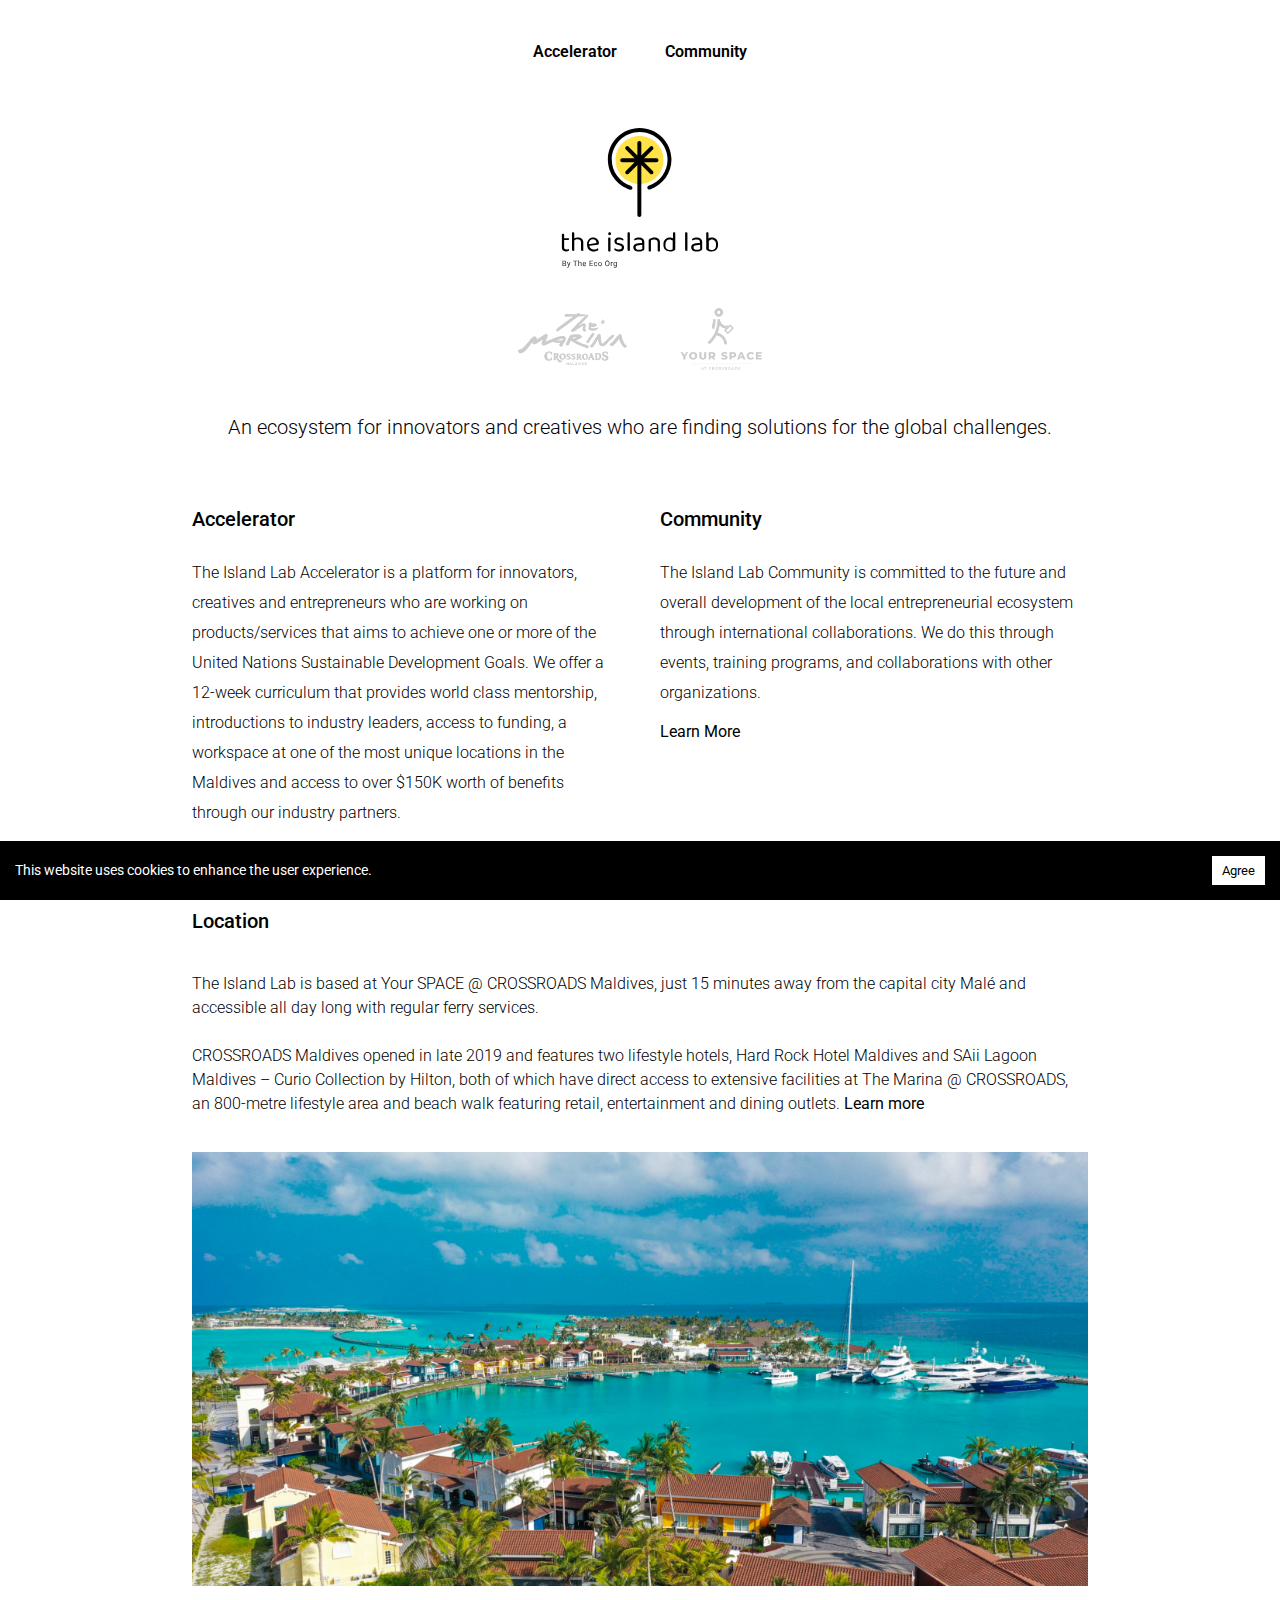
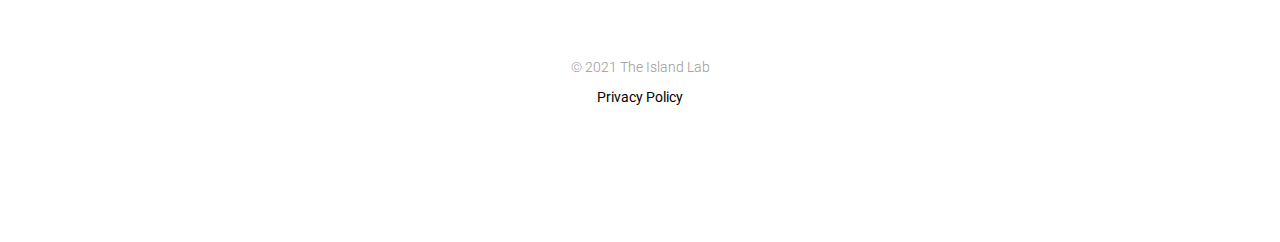
==== commit 61b95a90: "fixes'" ====
--- a/index.html
+++ b/index.html
@@ -1,2 +1,2 @@
 <!DOCTYPE html><html lang="en"><head><meta charSet="utf-8"/><meta http-equiv="x-ua-compatible" content="ie=edge"/><meta name="viewport" content="width=device-width, initial-scale=1, shrink-to-fit=no"/><style data-href="/styles.a05f0ea515b3bccce8ca.css" id="gatsby-global-css">@import url(https://fonts.googleapis.com/css2?family=Roboto:wght@100;300;400;500;700;900&display=swap);
-/*! normalize.css v8.0.1 | MIT License | github.com/necolas/normalize.css */html{line-height:1.15;-webkit-text-size-adjust:100%}body{margin:0}main{display:block}h1{font-size:2em;margin:.67em 0}hr{box-sizing:content-box;height:0;overflow:visible}pre{font-family:monospace,monospace;font-size:1em}a{background-color:transparent}abbr[title]{border-bottom:none;text-decoration:underline;-webkit-text-decoration:underline dotted;text-decoration:underline dotted}b,strong{font-weight:bolder}code,kbd,samp{font-family:monospace,monospace;font-size:1em}small{font-size:80%}sub,sup{font-size:75%;line-height:0;position:relative;vertical-align:baseline}sub{bottom:-.25em}sup{top:-.5em}img{border-style:none}button,input,optgroup,select,textarea{font-family:inherit;font-size:100%;line-height:1.15;margin:0}button,input{overflow:visible}button,select{text-transform:none}[type=button],[type=reset],[type=submit],button{-webkit-appearance:button}[type=button]::-moz-focus-inner,[type=reset]::-moz-focus-inner,[type=submit]::-moz-focus-inner,button::-moz-focus-inner{border-style:none;padding:0}[type=button]:-moz-focusring,[type=reset]:-moz-focusring,[type=submit]:-moz-focusring,button:-moz-focusring{outline:1px dotted ButtonText}fieldset{padding:.35em .75em .625em}legend{box-sizing:border-box;color:inherit;display:table;max-width:100%;padding:0;white-space:normal}progress{vertical-align:baseline}textarea{overflow:auto}[type=checkbox],[type=radio]{box-sizing:border-box;padding:0}[type=number]::-webkit-inner-spin-button,[type=number]::-webkit-outer-spin-button{height:auto}[type=search]{-webkit-appearance:textfield;outline-offset:-2px}[type=search]::-webkit-search-decoration{-webkit-appearance:none}::-webkit-file-upload-button{-webkit-appearance:button;font:inherit}details{display:block}summary{display:list-item}[hidden],template{display:none}blockquote,dd,dl,figure,h1,h2,h3,h4,h5,h6,hr,p,pre{margin:0}button{background-color:transparent;background-image:none}button:focus{outline:1px dotted;outline:5px auto -webkit-focus-ring-color}fieldset,ol,ul{margin:0;padding:0}ol,ul{list-style:none}html{font-family:system-ui,-apple-system,BlinkMacSystemFont,Segoe UI,Roboto,Helvetica Neue,Arial,Noto Sans,sans-serif,Apple Color Emoji,Segoe UI Emoji,Segoe UI Symbol,Noto Color Emoji;line-height:1.5}*,:after,:before{box-sizing:border-box;border:0 solid #e2e8f0}hr{border-top-width:1px}img{border-style:solid}textarea{resize:vertical}input::-moz-placeholder,textarea::-moz-placeholder{color:#a0aec0}input:-ms-input-placeholder,textarea:-ms-input-placeholder{color:#a0aec0}input::placeholder,textarea::placeholder{color:#a0aec0}[role=button],button{cursor:pointer}table{border-collapse:collapse}h1,h2,h3,h4,h5,h6{font-size:inherit;font-weight:inherit}a{color:inherit;text-decoration:inherit}button,input,optgroup,select,textarea{padding:0;line-height:inherit;color:inherit}code,kbd,pre,samp{font-family:Menlo,Monaco,Consolas,Liberation Mono,Courier New,monospace}audio,canvas,embed,iframe,img,object,svg,video{display:block;vertical-align:middle}img,video{max-width:100%;height:auto}.container{width:100%}@media (min-width:640px){.container{max-width:640px}}@media (min-width:768px){.container{max-width:768px}}@media (min-width:1024px){.container{max-width:1024px}}@media (min-width:1280px){.container{max-width:1280px}}.bg-white{--bg-opacity:1;background-color:#fff;background-color:rgba(255,255,255,var(--bg-opacity))}.inline{display:inline}.flex{display:flex}.table{display:table}.grid{display:grid}.flex-col{flex-direction:column}.justify-around{justify-content:space-around}.flex-grow{flex-grow:1}.font-semibold{font-weight:600}.mx-auto{margin-left:auto;margin-right:auto}.mt-16{margin-top:4rem}.max-w-lg{max-width:32rem}.max-w-4xl{max-width:56rem}.min-h-screen{min-height:100vh}.p-4{padding:1rem}.absolute{position:absolute}.text-white{--text-opacity:1;color:#fff;color:rgba(255,255,255,var(--text-opacity))}.w-full{width:100%}.gap-10{grid-gap:2.5rem;gap:2.5rem}.grid-cols-1{grid-template-columns:repeat(1,minmax(0,1fr))}@-webkit-keyframes spin{to{transform:rotate(1turn)}}@keyframes spin{to{transform:rotate(1turn)}}@-webkit-keyframes ping{75%,to{transform:scale(2);opacity:0}}@keyframes ping{75%,to{transform:scale(2);opacity:0}}@-webkit-keyframes pulse{50%{opacity:.5}}@keyframes pulse{50%{opacity:.5}}@-webkit-keyframes bounce{0%,to{transform:translateY(-25%);-webkit-animation-timing-function:cubic-bezier(.8,0,1,1);animation-timing-function:cubic-bezier(.8,0,1,1)}50%{transform:none;-webkit-animation-timing-function:cubic-bezier(0,0,.2,1);animation-timing-function:cubic-bezier(0,0,.2,1)}}@keyframes bounce{0%,to{transform:translateY(-25%);-webkit-animation-timing-function:cubic-bezier(.8,0,1,1);animation-timing-function:cubic-bezier(.8,0,1,1)}50%{transform:none;-webkit-animation-timing-function:cubic-bezier(0,0,.2,1);animation-timing-function:cubic-bezier(0,0,.2,1)}}body{font-family:Roboto,sans-serif;background:#fff;padding:24px}h3{font-size:20px;font-weight:500}p{font-weight:300}.islandlab-logo{height:140px}.islandlab-intro{font-size:20px;margin-bottom:62px;text-align:center}.main-body{margin-top:24px}.desc,.para{line-height:30px;margin-top:24px}.desc{margin-bottom:12px}.top-nav{color:#000}.inline{display:inline-block;width:100%;text-align:center}.top-nav a{padding:24px}.list{font-weight:300;line-height:30px;margin-top:24px}.more-button{padding-top:24px}.copy{color:#999}.copyright{text-align:center;font-size:14px;line-height:30px;padding:24px;margin-top:42px;margin-bottom:82px}@media (min-width:640px){.sm\:container{width:100%;max-width:640px}@media (min-width:768px){.sm\:container{max-width:768px}}@media (min-width:1024px){.sm\:container{max-width:1024px}}@media (min-width:1280px){.sm\:container{max-width:1280px}}.sm\:w-1\/2{width:50%}.sm\:grid-cols-1{grid-template-columns:repeat(1,minmax(0,1fr))}}@media (min-width:768px){.md\:container{width:100%}@media (min-width:640px){.md\:container{max-width:640px}}@media (min-width:768px){.md\:container{max-width:768px}}@media (min-width:1024px){.md\:container{max-width:1024px}}@media (min-width:1280px){.md\:container{max-width:1280px}}.md\:grid-cols-2{grid-template-columns:repeat(2,minmax(0,1fr))}}@media (min-width:1024px){.lg\:container{width:100%}@media (min-width:640px){.lg\:container{max-width:640px}}@media (min-width:768px){.lg\:container{max-width:768px}}@media (min-width:1024px){.lg\:container{max-width:1024px}}@media (min-width:1280px){.lg\:container{max-width:1280px}}.lg\:grid-cols-2{grid-template-columns:repeat(2,minmax(0,1fr))}}@media (min-width:1280px){.xl\:container{width:100%}@media (min-width:640px){.xl\:container{max-width:640px}}@media (min-width:768px){.xl\:container{max-width:768px}}@media (min-width:1024px){.xl\:container{max-width:1024px}}@media (min-width:1280px){.xl\:container{max-width:1280px}}}</style><meta name="generator" content="Gatsby 2.32.11"/><title data-react-helmet="true">The Island Lab</title><meta data-react-helmet="true" charSet="utf-8"/><meta data-react-helmet="true" name="description" content="An ecosystem for innovators and creatives who are finding solutions for the global challenges"/><meta data-react-helmet="true" property="og:title" content="The Island Lab"/><meta data-react-helmet="true" property="og:description" content="An ecosystem for innovators and creatives who are finding solutions for the global challenges"/><meta data-react-helmet="true" property="og:type" content="website"/><link rel="icon" href="/favicon-32x32.png?v=ff505534ecc880a006a1c45245d1f555" type="image/png"/><link rel="icon" href="/favicon.svg?v=ff505534ecc880a006a1c45245d1f555" type="image/svg+xml"/><link rel="manifest" href="/manifest.webmanifest" crossorigin="anonymous"/><meta name="theme-color" content="#38b2ac"/><link rel="apple-touch-icon" sizes="48x48" href="/icons/icon-48x48.png?v=ff505534ecc880a006a1c45245d1f555"/><link rel="apple-touch-icon" sizes="72x72" href="/icons/icon-72x72.png?v=ff505534ecc880a006a1c45245d1f555"/><link rel="apple-touch-icon" sizes="96x96" href="/icons/icon-96x96.png?v=ff505534ecc880a006a1c45245d1f555"/><link rel="apple-touch-icon" sizes="144x144" href="/icons/icon-144x144.png?v=ff505534ecc880a006a1c45245d1f555"/><link rel="apple-touch-icon" sizes="192x192" href="/icons/icon-192x192.png?v=ff505534ecc880a006a1c45245d1f555"/><link rel="apple-touch-icon" sizes="256x256" href="/icons/icon-256x256.png?v=ff505534ecc880a006a1c45245d1f555"/><link rel="apple-touch-icon" sizes="384x384" href="/icons/icon-384x384.png?v=ff505534ecc880a006a1c45245d1f555"/><link rel="apple-touch-icon" sizes="512x512" href="/icons/icon-512x512.png?v=ff505534ecc880a006a1c45245d1f555"/><link rel="preconnect dns-prefetch" href="https://www.google-analytics.com"/><script>window['ga-disable-'] = true</script><script async="" src="https://www.googletagmanager.com/gtag/js?id="></script><link as="script" rel="preload" href="/webpack-runtime-40f7be69356ab2ad1c75.js"/><link as="script" rel="preload" href="/framework-8e528b732ab2eaadb7b7.js"/><link as="script" rel="preload" href="/styles-755093da0c07f4b49226.js"/><link as="script" rel="preload" href="/app-a4f5ad4a2bf288a7169f.js"/><link as="script" rel="preload" href="/commons-c7b220ad147fa6e4606f.js"/><link as="script" rel="preload" href="/component---src-pages-index-js-b873c18ce5907f09742b.js"/><link as="fetch" rel="preload" href="/page-data/index/page-data.json" crossorigin="anonymous"/><link as="fetch" rel="preload" href="/page-data/sq/d/2468095761.json" crossorigin="anonymous"/><link as="fetch" rel="preload" href="/page-data/app-data.json" crossorigin="anonymous"/></head><body><div id="___gatsby"><div style="outline:none" tabindex="-1" id="gatsby-focus-wrapper"><div class="flex flex-col min-h-screen bg-white"><header class="p-4 bg-white-500 text-white font-semibold"><div class="inline top-nav grid grid-cols-1"><a href="/accelerator">Accelerator</a><a href="/community">Community</a></div><a aria-current="page" class="" href="/"><img class="islandlab-logo w-full max-w-lg mt-16 mx-auto sm:w-1/2" src="/static/logo-image-637c909db8a14514e51d29fc81885a70.svg" alt="The Island Lab"/></a></header><div class="main-body"><div style="margin-bottom:42px"><img style="height:62px;margin:auto" src="/static/partner-logo-6695bcd862736b2f29e91e1154e5ee90.png" alt="The Island Lab Partners"/></div><main class="max-w-4xl flex-grow mx-auto flex flex-col justify-around"><div class="grid grid-cols-1"><p class="islandlab-intro">An ecosystem for innovators and creatives who are finding solutions for the global challenges.</p></div><div class="grid grid-cols-1 lg:grid-cols-2 md:grid-cols-2 sm:grid-cols-1 gap-10"><div><h3>Accelerator</h3><p class="desc">The Island Lab Accelerator is a platform for innovators, creatives and entrepreneurs who are working on products/services that aims to achieve one or more of the United Nations Sustainable Development Goals. We offer a 12-week curriculum that provides world class mentorship, introductions to industry leaders, access to funding, a workspace at one of the most unique locations in the Maldives and access to over $150K worth of benefits through our industry partners. </p><a class="more-button" href="/accelerator">Learn More</a></div><div><h3>Community</h3><p class="desc">The Island Lab Community is committed to the future and overall development of the local entrepreneurial ecosystem through international collaborations. We do this through events, training programs, and collaborations with other organizations.</p><a class="more-button" href="/community">Learn More</a></div></div><div class="grid grid-cols-1"><h3 style="margin:36px 0">Location</h3><img class="w-full" src="/static/crossroads-35ab8c8ef4b6610ad224948ba39c642d.jpg" alt="Crossroads Marina"/></div></main></div><footer class="copyright"><p class="grid grid-cols-1 copy">© 2021 The Island Lab</p><a href="/privacy-policy">Privacy Policy</a></footer></div></div><div id="gatsby-announcer" style="position:absolute;top:0;width:1px;height:1px;padding:0;overflow:hidden;clip:rect(0, 0, 0, 0);white-space:nowrap;border:0" aria-live="assertive" aria-atomic="true"></div></div><script id="gatsby-script-loader">/*<![CDATA[*/window.pagePath="/";/*]]>*/</script><script id="gatsby-chunk-mapping">/*<![CDATA[*/window.___chunkMapping={"polyfill":["/polyfill-89ac77d4b615b132cbdb.js"],"app":["/app-a4f5ad4a2bf288a7169f.js"],"component---src-pages-404-js":["/component---src-pages-404-js-d30f7ea8873a3b089897.js"],"component---src-pages-accelerator-js":["/component---src-pages-accelerator-js-613edaaf1aa1267f8cc8.js"],"component---src-pages-community-js":["/component---src-pages-community-js-8b202745308209707fd2.js"],"component---src-pages-index-js":["/component---src-pages-index-js-b873c18ce5907f09742b.js"],"component---src-pages-privacy-policy-js":["/component---src-pages-privacy-policy-js-5bc272400744c1b90a4a.js"]};/*]]>*/</script><script src="/polyfill-89ac77d4b615b132cbdb.js" nomodule=""></script><script src="/component---src-pages-index-js-b873c18ce5907f09742b.js" async=""></script><script src="/commons-c7b220ad147fa6e4606f.js" async=""></script><script src="/app-a4f5ad4a2bf288a7169f.js" async=""></script><script src="/styles-755093da0c07f4b49226.js" async=""></script><script src="/framework-8e528b732ab2eaadb7b7.js" async=""></script><script src="/webpack-runtime-40f7be69356ab2ad1c75.js" async=""></script></body></html>+/*! normalize.css v8.0.1 | MIT License | github.com/necolas/normalize.css */html{line-height:1.15;-webkit-text-size-adjust:100%}body{margin:0}main{display:block}h1{font-size:2em;margin:.67em 0}hr{box-sizing:content-box;height:0;overflow:visible}pre{font-family:monospace,monospace;font-size:1em}a{background-color:transparent}abbr[title]{border-bottom:none;text-decoration:underline;-webkit-text-decoration:underline dotted;text-decoration:underline dotted}b,strong{font-weight:bolder}code,kbd,samp{font-family:monospace,monospace;font-size:1em}small{font-size:80%}sub,sup{font-size:75%;line-height:0;position:relative;vertical-align:baseline}sub{bottom:-.25em}sup{top:-.5em}img{border-style:none}button,input,optgroup,select,textarea{font-family:inherit;font-size:100%;line-height:1.15;margin:0}button,input{overflow:visible}button,select{text-transform:none}[type=button],[type=reset],[type=submit],button{-webkit-appearance:button}[type=button]::-moz-focus-inner,[type=reset]::-moz-focus-inner,[type=submit]::-moz-focus-inner,button::-moz-focus-inner{border-style:none;padding:0}[type=button]:-moz-focusring,[type=reset]:-moz-focusring,[type=submit]:-moz-focusring,button:-moz-focusring{outline:1px dotted ButtonText}fieldset{padding:.35em .75em .625em}legend{box-sizing:border-box;color:inherit;display:table;max-width:100%;padding:0;white-space:normal}progress{vertical-align:baseline}textarea{overflow:auto}[type=checkbox],[type=radio]{box-sizing:border-box;padding:0}[type=number]::-webkit-inner-spin-button,[type=number]::-webkit-outer-spin-button{height:auto}[type=search]{-webkit-appearance:textfield;outline-offset:-2px}[type=search]::-webkit-search-decoration{-webkit-appearance:none}::-webkit-file-upload-button{-webkit-appearance:button;font:inherit}details{display:block}summary{display:list-item}[hidden],template{display:none}blockquote,dd,dl,figure,h1,h2,h3,h4,h5,h6,hr,p,pre{margin:0}button{background-color:transparent;background-image:none}button:focus{outline:1px dotted;outline:5px auto -webkit-focus-ring-color}fieldset,ol,ul{margin:0;padding:0}ol,ul{list-style:none}html{font-family:system-ui,-apple-system,BlinkMacSystemFont,Segoe UI,Roboto,Helvetica Neue,Arial,Noto Sans,sans-serif,Apple Color Emoji,Segoe UI Emoji,Segoe UI Symbol,Noto Color Emoji;line-height:1.5}*,:after,:before{box-sizing:border-box;border:0 solid #e2e8f0}hr{border-top-width:1px}img{border-style:solid}textarea{resize:vertical}input::-moz-placeholder,textarea::-moz-placeholder{color:#a0aec0}input:-ms-input-placeholder,textarea:-ms-input-placeholder{color:#a0aec0}input::placeholder,textarea::placeholder{color:#a0aec0}[role=button],button{cursor:pointer}table{border-collapse:collapse}h1,h2,h3,h4,h5,h6{font-size:inherit;font-weight:inherit}a{color:inherit;text-decoration:inherit}button,input,optgroup,select,textarea{padding:0;line-height:inherit;color:inherit}code,kbd,pre,samp{font-family:Menlo,Monaco,Consolas,Liberation Mono,Courier New,monospace}audio,canvas,embed,iframe,img,object,svg,video{display:block;vertical-align:middle}img,video{max-width:100%;height:auto}.container{width:100%}@media (min-width:640px){.container{max-width:640px}}@media (min-width:768px){.container{max-width:768px}}@media (min-width:1024px){.container{max-width:1024px}}@media (min-width:1280px){.container{max-width:1280px}}.bg-white{--bg-opacity:1;background-color:#fff;background-color:rgba(255,255,255,var(--bg-opacity))}.inline{display:inline}.flex{display:flex}.table{display:table}.grid{display:grid}.flex-col{flex-direction:column}.justify-around{justify-content:space-around}.flex-grow{flex-grow:1}.font-semibold{font-weight:600}.mx-auto{margin-left:auto;margin-right:auto}.mt-16{margin-top:4rem}.max-w-lg{max-width:32rem}.max-w-4xl{max-width:56rem}.min-h-screen{min-height:100vh}.p-4{padding:1rem}.absolute{position:absolute}.text-white{--text-opacity:1;color:#fff;color:rgba(255,255,255,var(--text-opacity))}.w-full{width:100%}.gap-10{grid-gap:2.5rem;gap:2.5rem}.grid-cols-1{grid-template-columns:repeat(1,minmax(0,1fr))}@-webkit-keyframes spin{to{transform:rotate(1turn)}}@keyframes spin{to{transform:rotate(1turn)}}@-webkit-keyframes ping{75%,to{transform:scale(2);opacity:0}}@keyframes ping{75%,to{transform:scale(2);opacity:0}}@-webkit-keyframes pulse{50%{opacity:.5}}@keyframes pulse{50%{opacity:.5}}@-webkit-keyframes bounce{0%,to{transform:translateY(-25%);-webkit-animation-timing-function:cubic-bezier(.8,0,1,1);animation-timing-function:cubic-bezier(.8,0,1,1)}50%{transform:none;-webkit-animation-timing-function:cubic-bezier(0,0,.2,1);animation-timing-function:cubic-bezier(0,0,.2,1)}}@keyframes bounce{0%,to{transform:translateY(-25%);-webkit-animation-timing-function:cubic-bezier(.8,0,1,1);animation-timing-function:cubic-bezier(.8,0,1,1)}50%{transform:none;-webkit-animation-timing-function:cubic-bezier(0,0,.2,1);animation-timing-function:cubic-bezier(0,0,.2,1)}}body{font-family:Roboto,sans-serif;background:#fff;padding:24px}h3{font-size:20px;font-weight:500}p{font-weight:300}.islandlab-logo{height:140px}.islandlab-intro{font-size:20px;margin-bottom:62px;text-align:center}.main-body{margin-top:24px}.desc,.para{line-height:30px;margin-top:24px}.desc{margin-bottom:12px}.top-nav{color:#000}.inline{display:inline-block;width:100%;text-align:center}.top-nav a{padding:24px}.list{font-weight:300;line-height:30px;margin-top:24px}.more-button{padding-top:24px}.copy{color:#999}.copyright{text-align:center;font-size:14px;line-height:30px;padding:24px;margin-top:42px;margin-bottom:82px}@media (min-width:640px){.sm\:container{width:100%;max-width:640px}@media (min-width:768px){.sm\:container{max-width:768px}}@media (min-width:1024px){.sm\:container{max-width:1024px}}@media (min-width:1280px){.sm\:container{max-width:1280px}}.sm\:w-1\/2{width:50%}.sm\:grid-cols-1{grid-template-columns:repeat(1,minmax(0,1fr))}}@media (min-width:768px){.md\:container{width:100%}@media (min-width:640px){.md\:container{max-width:640px}}@media (min-width:768px){.md\:container{max-width:768px}}@media (min-width:1024px){.md\:container{max-width:1024px}}@media (min-width:1280px){.md\:container{max-width:1280px}}.md\:grid-cols-2{grid-template-columns:repeat(2,minmax(0,1fr))}}@media (min-width:1024px){.lg\:container{width:100%}@media (min-width:640px){.lg\:container{max-width:640px}}@media (min-width:768px){.lg\:container{max-width:768px}}@media (min-width:1024px){.lg\:container{max-width:1024px}}@media (min-width:1280px){.lg\:container{max-width:1280px}}.lg\:grid-cols-2{grid-template-columns:repeat(2,minmax(0,1fr))}}@media (min-width:1280px){.xl\:container{width:100%}@media (min-width:640px){.xl\:container{max-width:640px}}@media (min-width:768px){.xl\:container{max-width:768px}}@media (min-width:1024px){.xl\:container{max-width:1024px}}@media (min-width:1280px){.xl\:container{max-width:1280px}}}</style><meta name="generator" content="Gatsby 2.32.11"/><title data-react-helmet="true">The Island Lab</title><meta data-react-helmet="true" charSet="utf-8"/><meta data-react-helmet="true" name="description" content="An ecosystem for innovators and creatives who are finding solutions for the global challenges"/><meta data-react-helmet="true" property="og:title" content="The Island Lab"/><meta data-react-helmet="true" property="og:description" content="An ecosystem for innovators and creatives who are finding solutions for the global challenges"/><meta data-react-helmet="true" property="og:type" content="website"/><link rel="icon" href="/favicon-32x32.png?v=ff505534ecc880a006a1c45245d1f555" type="image/png"/><link rel="icon" href="/favicon.svg?v=ff505534ecc880a006a1c45245d1f555" type="image/svg+xml"/><link rel="manifest" href="/manifest.webmanifest" crossorigin="anonymous"/><meta name="theme-color" content="#38b2ac"/><link rel="apple-touch-icon" sizes="48x48" href="/icons/icon-48x48.png?v=ff505534ecc880a006a1c45245d1f555"/><link rel="apple-touch-icon" sizes="72x72" href="/icons/icon-72x72.png?v=ff505534ecc880a006a1c45245d1f555"/><link rel="apple-touch-icon" sizes="96x96" href="/icons/icon-96x96.png?v=ff505534ecc880a006a1c45245d1f555"/><link rel="apple-touch-icon" sizes="144x144" href="/icons/icon-144x144.png?v=ff505534ecc880a006a1c45245d1f555"/><link rel="apple-touch-icon" sizes="192x192" href="/icons/icon-192x192.png?v=ff505534ecc880a006a1c45245d1f555"/><link rel="apple-touch-icon" sizes="256x256" href="/icons/icon-256x256.png?v=ff505534ecc880a006a1c45245d1f555"/><link rel="apple-touch-icon" sizes="384x384" href="/icons/icon-384x384.png?v=ff505534ecc880a006a1c45245d1f555"/><link rel="apple-touch-icon" sizes="512x512" href="/icons/icon-512x512.png?v=ff505534ecc880a006a1c45245d1f555"/><link rel="preconnect dns-prefetch" href="https://www.google-analytics.com"/><script>window['ga-disable-'] = true</script><script async="" src="https://www.googletagmanager.com/gtag/js?id="></script><link as="script" rel="preload" href="/webpack-runtime-26ad28a525bdbece32fb.js"/><link as="script" rel="preload" href="/framework-8e528b732ab2eaadb7b7.js"/><link as="script" rel="preload" href="/styles-755093da0c07f4b49226.js"/><link as="script" rel="preload" href="/app-a4f5ad4a2bf288a7169f.js"/><link as="script" rel="preload" href="/commons-c7b220ad147fa6e4606f.js"/><link as="script" rel="preload" href="/component---src-pages-index-js-c4857303de680fd1170f.js"/><link as="fetch" rel="preload" href="/page-data/index/page-data.json" crossorigin="anonymous"/><link as="fetch" rel="preload" href="/page-data/sq/d/2468095761.json" crossorigin="anonymous"/><link as="fetch" rel="preload" href="/page-data/app-data.json" crossorigin="anonymous"/></head><body><div id="___gatsby"><div style="outline:none" tabindex="-1" id="gatsby-focus-wrapper"><div class="flex flex-col min-h-screen bg-white"><header class="p-4 bg-white-500 text-white font-semibold"><div class="inline top-nav grid grid-cols-1"><a href="/accelerator">Accelerator</a><a href="/community">Community</a></div><a aria-current="page" class="" href="/"><img class="islandlab-logo w-full max-w-lg mt-16 mx-auto sm:w-1/2" src="/static/logo-image-637c909db8a14514e51d29fc81885a70.svg" alt="The Island Lab"/></a></header><div class="main-body"><div style="margin-bottom:42px"><img style="height:62px;margin:auto" src="/static/partner-logo-6695bcd862736b2f29e91e1154e5ee90.png" alt="The Island Lab Partners"/></div><main class="max-w-4xl flex-grow mx-auto flex flex-col justify-around"><div class="grid grid-cols-1"><p class="islandlab-intro">An ecosystem for innovators and creatives who are finding solutions for the global challenges.</p></div><div class="grid grid-cols-1 lg:grid-cols-2 md:grid-cols-2 sm:grid-cols-1 gap-10"><div><h3>Accelerator</h3><p class="desc">The Island Lab Accelerator is a platform for innovators, creatives and entrepreneurs who are working on products/services that aims to achieve one or more of the United Nations Sustainable Development Goals. We offer a 12-week curriculum that provides world class mentorship, introductions to industry leaders, access to funding, a workspace at one of the most unique locations in the Maldives and access to over $150K worth of benefits through our industry partners. </p><a class="more-button" href="/accelerator">Learn More</a></div><div><h3>Community</h3><p class="desc">The Island Lab Community is committed to the future and overall development of the local entrepreneurial ecosystem through international collaborations. We do this through events, training programs, and collaborations with other organizations.</p><a class="more-button" href="/community">Learn More</a></div></div><div class="grid grid-cols-1"><h3 style="margin:36px 0;margin-top:42px">Location</h3><p style="margin-bottom:24px">The Island Lab is based at Your SPACE @ CROSSROADS Maldives, just 15 minutes away from the capital city Malé and accessible all day long with regular ferry services.</p><p style="margin-bottom:36px">CROSSROADS Maldives opened in late 2019 and features two lifestyle hotels, Hard Rock Hotel Maldives and SAii Lagoon Maldives – Curio Collection by Hilton, both of which have direct access to extensive facilities at The Marina @ CROSSROADS, an 800-metre lifestyle area and beach walk featuring retail, entertainment and dining outlets. <a style="font-weight:400" href="http://crossroadsmaldives.com" target="_blank" rel="noreferrer">Learn more</a></p><img class="w-full" src="/static/crossroads-35ab8c8ef4b6610ad224948ba39c642d.jpg" alt="Crossroads Marina"/></div></main></div><footer class="copyright"><p class="grid grid-cols-1 copy">© 2021 The Island Lab</p><a href="/privacy-policy">Privacy Policy</a></footer></div></div><div id="gatsby-announcer" style="position:absolute;top:0;width:1px;height:1px;padding:0;overflow:hidden;clip:rect(0, 0, 0, 0);white-space:nowrap;border:0" aria-live="assertive" aria-atomic="true"></div></div><script id="gatsby-script-loader">/*<![CDATA[*/window.pagePath="/";/*]]>*/</script><script id="gatsby-chunk-mapping">/*<![CDATA[*/window.___chunkMapping={"polyfill":["/polyfill-89ac77d4b615b132cbdb.js"],"app":["/app-a4f5ad4a2bf288a7169f.js"],"component---src-pages-404-js":["/component---src-pages-404-js-d30f7ea8873a3b089897.js"],"component---src-pages-accelerator-js":["/component---src-pages-accelerator-js-613edaaf1aa1267f8cc8.js"],"component---src-pages-community-js":["/component---src-pages-community-js-8b202745308209707fd2.js"],"component---src-pages-index-js":["/component---src-pages-index-js-c4857303de680fd1170f.js"],"component---src-pages-privacy-policy-js":["/component---src-pages-privacy-policy-js-5bc272400744c1b90a4a.js"]};/*]]>*/</script><script src="/polyfill-89ac77d4b615b132cbdb.js" nomodule=""></script><script src="/component---src-pages-index-js-c4857303de680fd1170f.js" async=""></script><script src="/commons-c7b220ad147fa6e4606f.js" async=""></script><script src="/app-a4f5ad4a2bf288a7169f.js" async=""></script><script src="/styles-755093da0c07f4b49226.js" async=""></script><script src="/framework-8e528b732ab2eaadb7b7.js" async=""></script><script src="/webpack-runtime-26ad28a525bdbece32fb.js" async=""></script></body></html>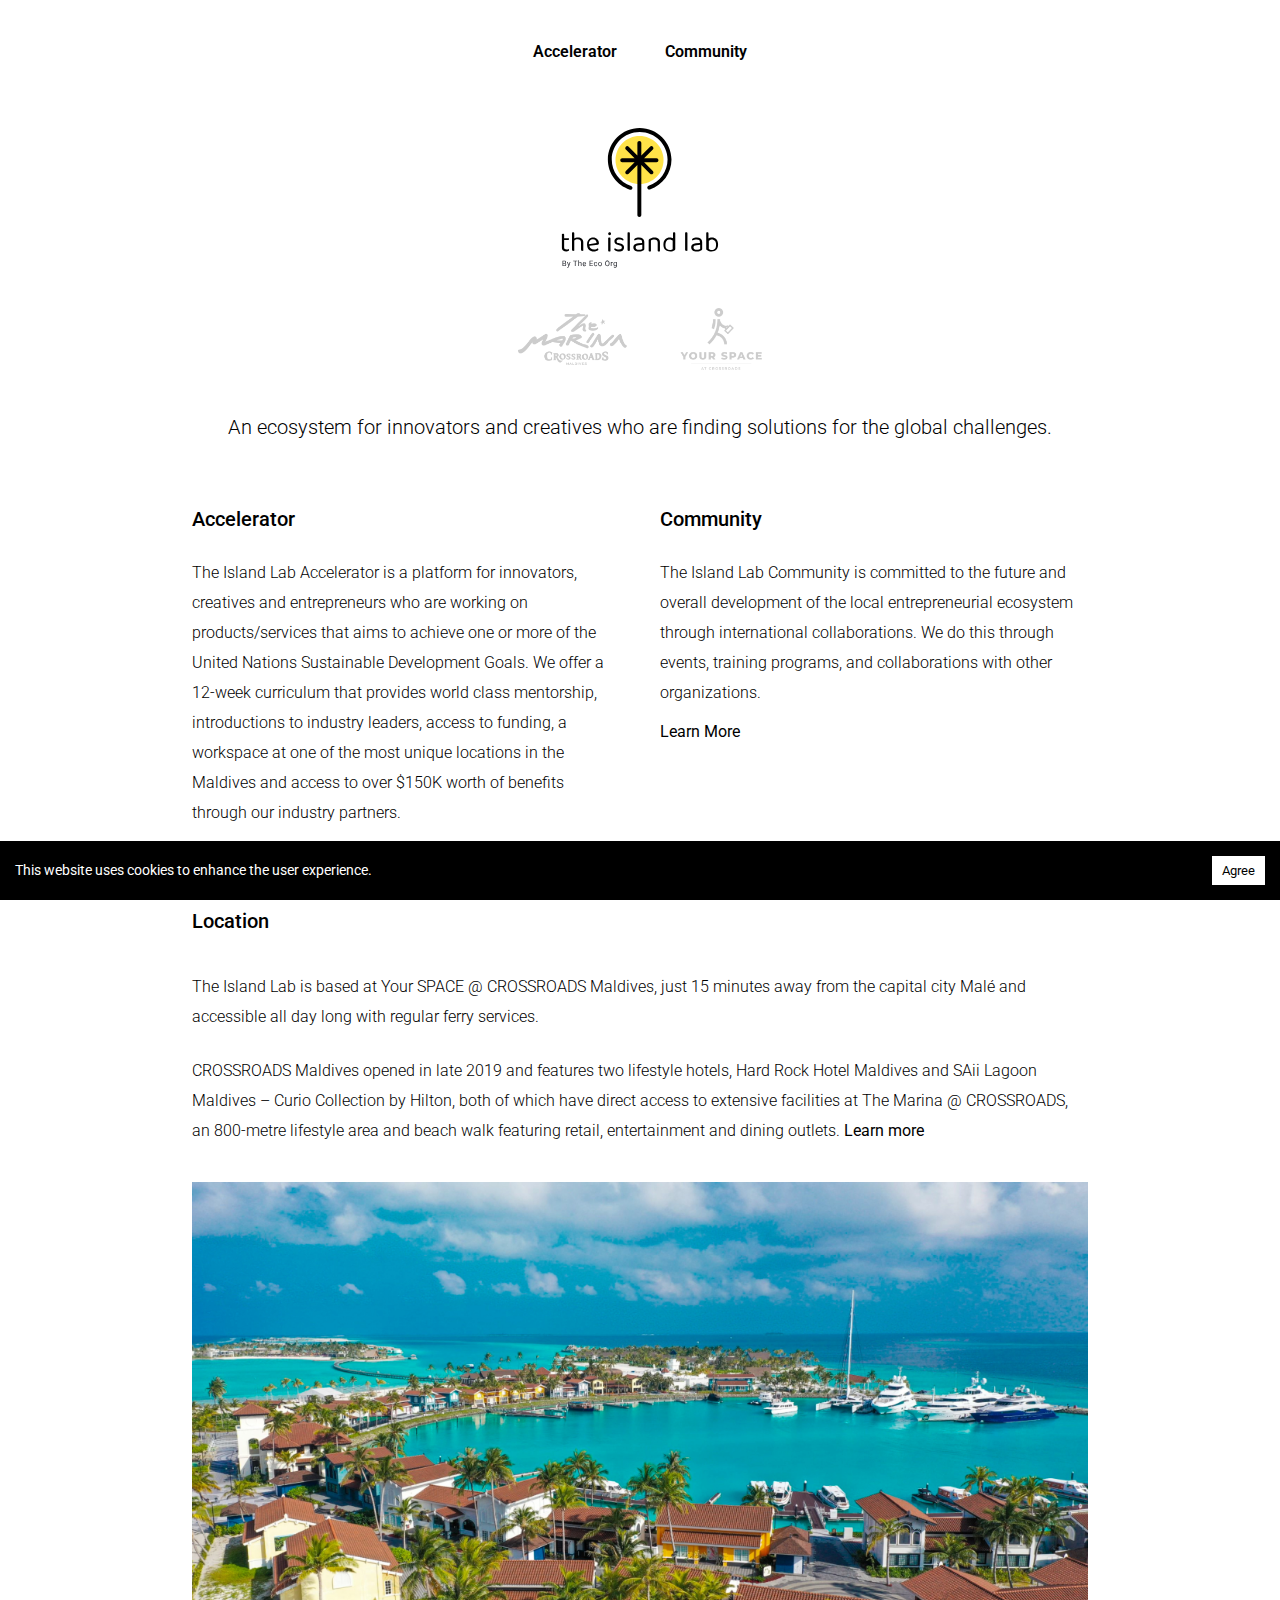
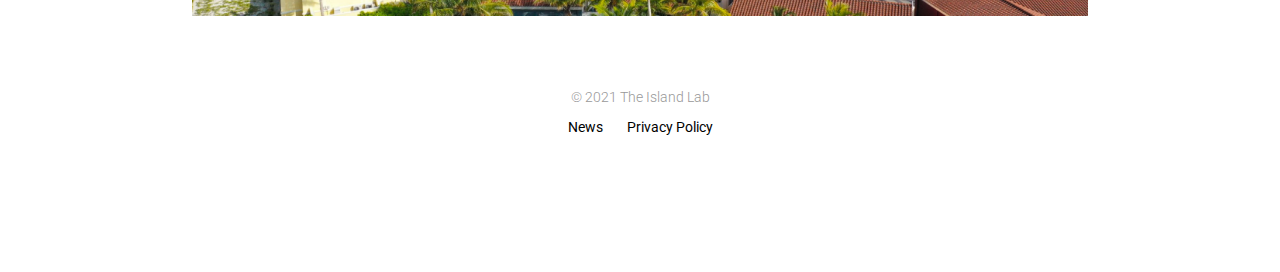
==== commit 488184f4: "added press release" ====
--- a/index.html
+++ b/index.html
@@ -1,2 +1,2 @@
-<!DOCTYPE html><html lang="en"><head><meta charSet="utf-8"/><meta http-equiv="x-ua-compatible" content="ie=edge"/><meta name="viewport" content="width=device-width, initial-scale=1, shrink-to-fit=no"/><style data-href="/styles.a05f0ea515b3bccce8ca.css" id="gatsby-global-css">@import url(https://fonts.googleapis.com/css2?family=Roboto:wght@100;300;400;500;700;900&display=swap);
-/*! normalize.css v8.0.1 | MIT License | github.com/necolas/normalize.css */html{line-height:1.15;-webkit-text-size-adjust:100%}body{margin:0}main{display:block}h1{font-size:2em;margin:.67em 0}hr{box-sizing:content-box;height:0;overflow:visible}pre{font-family:monospace,monospace;font-size:1em}a{background-color:transparent}abbr[title]{border-bottom:none;text-decoration:underline;-webkit-text-decoration:underline dotted;text-decoration:underline dotted}b,strong{font-weight:bolder}code,kbd,samp{font-family:monospace,monospace;font-size:1em}small{font-size:80%}sub,sup{font-size:75%;line-height:0;position:relative;vertical-align:baseline}sub{bottom:-.25em}sup{top:-.5em}img{border-style:none}button,input,optgroup,select,textarea{font-family:inherit;font-size:100%;line-height:1.15;margin:0}button,input{overflow:visible}button,select{text-transform:none}[type=button],[type=reset],[type=submit],button{-webkit-appearance:button}[type=button]::-moz-focus-inner,[type=reset]::-moz-focus-inner,[type=submit]::-moz-focus-inner,button::-moz-focus-inner{border-style:none;padding:0}[type=button]:-moz-focusring,[type=reset]:-moz-focusring,[type=submit]:-moz-focusring,button:-moz-focusring{outline:1px dotted ButtonText}fieldset{padding:.35em .75em .625em}legend{box-sizing:border-box;color:inherit;display:table;max-width:100%;padding:0;white-space:normal}progress{vertical-align:baseline}textarea{overflow:auto}[type=checkbox],[type=radio]{box-sizing:border-box;padding:0}[type=number]::-webkit-inner-spin-button,[type=number]::-webkit-outer-spin-button{height:auto}[type=search]{-webkit-appearance:textfield;outline-offset:-2px}[type=search]::-webkit-search-decoration{-webkit-appearance:none}::-webkit-file-upload-button{-webkit-appearance:button;font:inherit}details{display:block}summary{display:list-item}[hidden],template{display:none}blockquote,dd,dl,figure,h1,h2,h3,h4,h5,h6,hr,p,pre{margin:0}button{background-color:transparent;background-image:none}button:focus{outline:1px dotted;outline:5px auto -webkit-focus-ring-color}fieldset,ol,ul{margin:0;padding:0}ol,ul{list-style:none}html{font-family:system-ui,-apple-system,BlinkMacSystemFont,Segoe UI,Roboto,Helvetica Neue,Arial,Noto Sans,sans-serif,Apple Color Emoji,Segoe UI Emoji,Segoe UI Symbol,Noto Color Emoji;line-height:1.5}*,:after,:before{box-sizing:border-box;border:0 solid #e2e8f0}hr{border-top-width:1px}img{border-style:solid}textarea{resize:vertical}input::-moz-placeholder,textarea::-moz-placeholder{color:#a0aec0}input:-ms-input-placeholder,textarea:-ms-input-placeholder{color:#a0aec0}input::placeholder,textarea::placeholder{color:#a0aec0}[role=button],button{cursor:pointer}table{border-collapse:collapse}h1,h2,h3,h4,h5,h6{font-size:inherit;font-weight:inherit}a{color:inherit;text-decoration:inherit}button,input,optgroup,select,textarea{padding:0;line-height:inherit;color:inherit}code,kbd,pre,samp{font-family:Menlo,Monaco,Consolas,Liberation Mono,Courier New,monospace}audio,canvas,embed,iframe,img,object,svg,video{display:block;vertical-align:middle}img,video{max-width:100%;height:auto}.container{width:100%}@media (min-width:640px){.container{max-width:640px}}@media (min-width:768px){.container{max-width:768px}}@media (min-width:1024px){.container{max-width:1024px}}@media (min-width:1280px){.container{max-width:1280px}}.bg-white{--bg-opacity:1;background-color:#fff;background-color:rgba(255,255,255,var(--bg-opacity))}.inline{display:inline}.flex{display:flex}.table{display:table}.grid{display:grid}.flex-col{flex-direction:column}.justify-around{justify-content:space-around}.flex-grow{flex-grow:1}.font-semibold{font-weight:600}.mx-auto{margin-left:auto;margin-right:auto}.mt-16{margin-top:4rem}.max-w-lg{max-width:32rem}.max-w-4xl{max-width:56rem}.min-h-screen{min-height:100vh}.p-4{padding:1rem}.absolute{position:absolute}.text-white{--text-opacity:1;color:#fff;color:rgba(255,255,255,var(--text-opacity))}.w-full{width:100%}.gap-10{grid-gap:2.5rem;gap:2.5rem}.grid-cols-1{grid-template-columns:repeat(1,minmax(0,1fr))}@-webkit-keyframes spin{to{transform:rotate(1turn)}}@keyframes spin{to{transform:rotate(1turn)}}@-webkit-keyframes ping{75%,to{transform:scale(2);opacity:0}}@keyframes ping{75%,to{transform:scale(2);opacity:0}}@-webkit-keyframes pulse{50%{opacity:.5}}@keyframes pulse{50%{opacity:.5}}@-webkit-keyframes bounce{0%,to{transform:translateY(-25%);-webkit-animation-timing-function:cubic-bezier(.8,0,1,1);animation-timing-function:cubic-bezier(.8,0,1,1)}50%{transform:none;-webkit-animation-timing-function:cubic-bezier(0,0,.2,1);animation-timing-function:cubic-bezier(0,0,.2,1)}}@keyframes bounce{0%,to{transform:translateY(-25%);-webkit-animation-timing-function:cubic-bezier(.8,0,1,1);animation-timing-function:cubic-bezier(.8,0,1,1)}50%{transform:none;-webkit-animation-timing-function:cubic-bezier(0,0,.2,1);animation-timing-function:cubic-bezier(0,0,.2,1)}}body{font-family:Roboto,sans-serif;background:#fff;padding:24px}h3{font-size:20px;font-weight:500}p{font-weight:300}.islandlab-logo{height:140px}.islandlab-intro{font-size:20px;margin-bottom:62px;text-align:center}.main-body{margin-top:24px}.desc,.para{line-height:30px;margin-top:24px}.desc{margin-bottom:12px}.top-nav{color:#000}.inline{display:inline-block;width:100%;text-align:center}.top-nav a{padding:24px}.list{font-weight:300;line-height:30px;margin-top:24px}.more-button{padding-top:24px}.copy{color:#999}.copyright{text-align:center;font-size:14px;line-height:30px;padding:24px;margin-top:42px;margin-bottom:82px}@media (min-width:640px){.sm\:container{width:100%;max-width:640px}@media (min-width:768px){.sm\:container{max-width:768px}}@media (min-width:1024px){.sm\:container{max-width:1024px}}@media (min-width:1280px){.sm\:container{max-width:1280px}}.sm\:w-1\/2{width:50%}.sm\:grid-cols-1{grid-template-columns:repeat(1,minmax(0,1fr))}}@media (min-width:768px){.md\:container{width:100%}@media (min-width:640px){.md\:container{max-width:640px}}@media (min-width:768px){.md\:container{max-width:768px}}@media (min-width:1024px){.md\:container{max-width:1024px}}@media (min-width:1280px){.md\:container{max-width:1280px}}.md\:grid-cols-2{grid-template-columns:repeat(2,minmax(0,1fr))}}@media (min-width:1024px){.lg\:container{width:100%}@media (min-width:640px){.lg\:container{max-width:640px}}@media (min-width:768px){.lg\:container{max-width:768px}}@media (min-width:1024px){.lg\:container{max-width:1024px}}@media (min-width:1280px){.lg\:container{max-width:1280px}}.lg\:grid-cols-2{grid-template-columns:repeat(2,minmax(0,1fr))}}@media (min-width:1280px){.xl\:container{width:100%}@media (min-width:640px){.xl\:container{max-width:640px}}@media (min-width:768px){.xl\:container{max-width:768px}}@media (min-width:1024px){.xl\:container{max-width:1024px}}@media (min-width:1280px){.xl\:container{max-width:1280px}}}</style><meta name="generator" content="Gatsby 2.32.11"/><title data-react-helmet="true">The Island Lab</title><meta data-react-helmet="true" charSet="utf-8"/><meta data-react-helmet="true" name="description" content="An ecosystem for innovators and creatives who are finding solutions for the global challenges"/><meta data-react-helmet="true" property="og:title" content="The Island Lab"/><meta data-react-helmet="true" property="og:description" content="An ecosystem for innovators and creatives who are finding solutions for the global challenges"/><meta data-react-helmet="true" property="og:type" content="website"/><link rel="icon" href="/favicon-32x32.png?v=ff505534ecc880a006a1c45245d1f555" type="image/png"/><link rel="icon" href="/favicon.svg?v=ff505534ecc880a006a1c45245d1f555" type="image/svg+xml"/><link rel="manifest" href="/manifest.webmanifest" crossorigin="anonymous"/><meta name="theme-color" content="#38b2ac"/><link rel="apple-touch-icon" sizes="48x48" href="/icons/icon-48x48.png?v=ff505534ecc880a006a1c45245d1f555"/><link rel="apple-touch-icon" sizes="72x72" href="/icons/icon-72x72.png?v=ff505534ecc880a006a1c45245d1f555"/><link rel="apple-touch-icon" sizes="96x96" href="/icons/icon-96x96.png?v=ff505534ecc880a006a1c45245d1f555"/><link rel="apple-touch-icon" sizes="144x144" href="/icons/icon-144x144.png?v=ff505534ecc880a006a1c45245d1f555"/><link rel="apple-touch-icon" sizes="192x192" href="/icons/icon-192x192.png?v=ff505534ecc880a006a1c45245d1f555"/><link rel="apple-touch-icon" sizes="256x256" href="/icons/icon-256x256.png?v=ff505534ecc880a006a1c45245d1f555"/><link rel="apple-touch-icon" sizes="384x384" href="/icons/icon-384x384.png?v=ff505534ecc880a006a1c45245d1f555"/><link rel="apple-touch-icon" sizes="512x512" href="/icons/icon-512x512.png?v=ff505534ecc880a006a1c45245d1f555"/><link rel="preconnect dns-prefetch" href="https://www.google-analytics.com"/><script>window['ga-disable-'] = true</script><script async="" src="https://www.googletagmanager.com/gtag/js?id="></script><link as="script" rel="preload" href="/webpack-runtime-26ad28a525bdbece32fb.js"/><link as="script" rel="preload" href="/framework-8e528b732ab2eaadb7b7.js"/><link as="script" rel="preload" href="/styles-755093da0c07f4b49226.js"/><link as="script" rel="preload" href="/app-a4f5ad4a2bf288a7169f.js"/><link as="script" rel="preload" href="/commons-c7b220ad147fa6e4606f.js"/><link as="script" rel="preload" href="/component---src-pages-index-js-c4857303de680fd1170f.js"/><link as="fetch" rel="preload" href="/page-data/index/page-data.json" crossorigin="anonymous"/><link as="fetch" rel="preload" href="/page-data/sq/d/2468095761.json" crossorigin="anonymous"/><link as="fetch" rel="preload" href="/page-data/app-data.json" crossorigin="anonymous"/></head><body><div id="___gatsby"><div style="outline:none" tabindex="-1" id="gatsby-focus-wrapper"><div class="flex flex-col min-h-screen bg-white"><header class="p-4 bg-white-500 text-white font-semibold"><div class="inline top-nav grid grid-cols-1"><a href="/accelerator">Accelerator</a><a href="/community">Community</a></div><a aria-current="page" class="" href="/"><img class="islandlab-logo w-full max-w-lg mt-16 mx-auto sm:w-1/2" src="/static/logo-image-637c909db8a14514e51d29fc81885a70.svg" alt="The Island Lab"/></a></header><div class="main-body"><div style="margin-bottom:42px"><img style="height:62px;margin:auto" src="/static/partner-logo-6695bcd862736b2f29e91e1154e5ee90.png" alt="The Island Lab Partners"/></div><main class="max-w-4xl flex-grow mx-auto flex flex-col justify-around"><div class="grid grid-cols-1"><p class="islandlab-intro">An ecosystem for innovators and creatives who are finding solutions for the global challenges.</p></div><div class="grid grid-cols-1 lg:grid-cols-2 md:grid-cols-2 sm:grid-cols-1 gap-10"><div><h3>Accelerator</h3><p class="desc">The Island Lab Accelerator is a platform for innovators, creatives and entrepreneurs who are working on products/services that aims to achieve one or more of the United Nations Sustainable Development Goals. We offer a 12-week curriculum that provides world class mentorship, introductions to industry leaders, access to funding, a workspace at one of the most unique locations in the Maldives and access to over $150K worth of benefits through our industry partners. </p><a class="more-button" href="/accelerator">Learn More</a></div><div><h3>Community</h3><p class="desc">The Island Lab Community is committed to the future and overall development of the local entrepreneurial ecosystem through international collaborations. We do this through events, training programs, and collaborations with other organizations.</p><a class="more-button" href="/community">Learn More</a></div></div><div class="grid grid-cols-1"><h3 style="margin:36px 0;margin-top:42px">Location</h3><p style="margin-bottom:24px">The Island Lab is based at Your SPACE @ CROSSROADS Maldives, just 15 minutes away from the capital city Malé and accessible all day long with regular ferry services.</p><p style="margin-bottom:36px">CROSSROADS Maldives opened in late 2019 and features two lifestyle hotels, Hard Rock Hotel Maldives and SAii Lagoon Maldives – Curio Collection by Hilton, both of which have direct access to extensive facilities at The Marina @ CROSSROADS, an 800-metre lifestyle area and beach walk featuring retail, entertainment and dining outlets. <a style="font-weight:400" href="http://crossroadsmaldives.com" target="_blank" rel="noreferrer">Learn more</a></p><img class="w-full" src="/static/crossroads-35ab8c8ef4b6610ad224948ba39c642d.jpg" alt="Crossroads Marina"/></div></main></div><footer class="copyright"><p class="grid grid-cols-1 copy">© 2021 The Island Lab</p><a href="/privacy-policy">Privacy Policy</a></footer></div></div><div id="gatsby-announcer" style="position:absolute;top:0;width:1px;height:1px;padding:0;overflow:hidden;clip:rect(0, 0, 0, 0);white-space:nowrap;border:0" aria-live="assertive" aria-atomic="true"></div></div><script id="gatsby-script-loader">/*<![CDATA[*/window.pagePath="/";/*]]>*/</script><script id="gatsby-chunk-mapping">/*<![CDATA[*/window.___chunkMapping={"polyfill":["/polyfill-89ac77d4b615b132cbdb.js"],"app":["/app-a4f5ad4a2bf288a7169f.js"],"component---src-pages-404-js":["/component---src-pages-404-js-d30f7ea8873a3b089897.js"],"component---src-pages-accelerator-js":["/component---src-pages-accelerator-js-613edaaf1aa1267f8cc8.js"],"component---src-pages-community-js":["/component---src-pages-community-js-8b202745308209707fd2.js"],"component---src-pages-index-js":["/component---src-pages-index-js-c4857303de680fd1170f.js"],"component---src-pages-privacy-policy-js":["/component---src-pages-privacy-policy-js-5bc272400744c1b90a4a.js"]};/*]]>*/</script><script src="/polyfill-89ac77d4b615b132cbdb.js" nomodule=""></script><script src="/component---src-pages-index-js-c4857303de680fd1170f.js" async=""></script><script src="/commons-c7b220ad147fa6e4606f.js" async=""></script><script src="/app-a4f5ad4a2bf288a7169f.js" async=""></script><script src="/styles-755093da0c07f4b49226.js" async=""></script><script src="/framework-8e528b732ab2eaadb7b7.js" async=""></script><script src="/webpack-runtime-26ad28a525bdbece32fb.js" async=""></script></body></html>+<!DOCTYPE html><html lang="en"><head><meta charSet="utf-8"/><meta http-equiv="x-ua-compatible" content="ie=edge"/><meta name="viewport" content="width=device-width, initial-scale=1, shrink-to-fit=no"/><style data-href="/styles.45f2aaed7f6cfdb675f3.css" id="gatsby-global-css">@import url(https://fonts.googleapis.com/css2?family=Roboto:wght@100;300;400;500;700;900&display=swap);
+/*! normalize.css v8.0.1 | MIT License | github.com/necolas/normalize.css */html{line-height:1.15;-webkit-text-size-adjust:100%}body{margin:0}main{display:block}h1{font-size:2em;margin:.67em 0}hr{box-sizing:content-box;height:0;overflow:visible}pre{font-family:monospace,monospace;font-size:1em}a{background-color:transparent}abbr[title]{border-bottom:none;text-decoration:underline;-webkit-text-decoration:underline dotted;text-decoration:underline dotted}b,strong{font-weight:bolder}code,kbd,samp{font-family:monospace,monospace;font-size:1em}small{font-size:80%}sub,sup{font-size:75%;line-height:0;position:relative;vertical-align:baseline}sub{bottom:-.25em}sup{top:-.5em}img{border-style:none}button,input,optgroup,select,textarea{font-family:inherit;font-size:100%;line-height:1.15;margin:0}button,input{overflow:visible}button,select{text-transform:none}[type=button],[type=reset],[type=submit],button{-webkit-appearance:button}[type=button]::-moz-focus-inner,[type=reset]::-moz-focus-inner,[type=submit]::-moz-focus-inner,button::-moz-focus-inner{border-style:none;padding:0}[type=button]:-moz-focusring,[type=reset]:-moz-focusring,[type=submit]:-moz-focusring,button:-moz-focusring{outline:1px dotted ButtonText}fieldset{padding:.35em .75em .625em}legend{box-sizing:border-box;color:inherit;display:table;max-width:100%;padding:0;white-space:normal}progress{vertical-align:baseline}textarea{overflow:auto}[type=checkbox],[type=radio]{box-sizing:border-box;padding:0}[type=number]::-webkit-inner-spin-button,[type=number]::-webkit-outer-spin-button{height:auto}[type=search]{-webkit-appearance:textfield;outline-offset:-2px}[type=search]::-webkit-search-decoration{-webkit-appearance:none}::-webkit-file-upload-button{-webkit-appearance:button;font:inherit}details{display:block}summary{display:list-item}[hidden],template{display:none}blockquote,dd,dl,figure,h1,h2,h3,h4,h5,h6,hr,p,pre{margin:0}button{background-color:transparent;background-image:none}button:focus{outline:1px dotted;outline:5px auto -webkit-focus-ring-color}fieldset,ol,ul{margin:0;padding:0}ol,ul{list-style:none}html{font-family:system-ui,-apple-system,BlinkMacSystemFont,Segoe UI,Roboto,Helvetica Neue,Arial,Noto Sans,sans-serif,Apple Color Emoji,Segoe UI Emoji,Segoe UI Symbol,Noto Color Emoji;line-height:1.5}*,:after,:before{box-sizing:border-box;border:0 solid #e2e8f0}hr{border-top-width:1px}img{border-style:solid}textarea{resize:vertical}input::-moz-placeholder,textarea::-moz-placeholder{color:#a0aec0}input:-ms-input-placeholder,textarea:-ms-input-placeholder{color:#a0aec0}input::placeholder,textarea::placeholder{color:#a0aec0}[role=button],button{cursor:pointer}table{border-collapse:collapse}h1,h2,h3,h4,h5,h6{font-size:inherit;font-weight:inherit}a{color:inherit;text-decoration:inherit}button,input,optgroup,select,textarea{padding:0;line-height:inherit;color:inherit}code,kbd,pre,samp{font-family:Menlo,Monaco,Consolas,Liberation Mono,Courier New,monospace}audio,canvas,embed,iframe,img,object,svg,video{display:block;vertical-align:middle}img,video{max-width:100%;height:auto}.container{width:100%}@media (min-width:640px){.container{max-width:640px}}@media (min-width:768px){.container{max-width:768px}}@media (min-width:1024px){.container{max-width:1024px}}@media (min-width:1280px){.container{max-width:1280px}}.bg-white{--bg-opacity:1;background-color:#fff;background-color:rgba(255,255,255,var(--bg-opacity))}.inline{display:inline}.flex{display:flex}.table{display:table}.grid{display:grid}.flex-col{flex-direction:column}.justify-around{justify-content:space-around}.flex-grow{flex-grow:1}.font-semibold{font-weight:600}.mx-auto{margin-left:auto;margin-right:auto}.mt-16{margin-top:4rem}.max-w-lg{max-width:32rem}.max-w-4xl{max-width:56rem}.min-h-screen{min-height:100vh}.p-4{padding:1rem}.absolute{position:absolute}.text-white{--text-opacity:1;color:#fff;color:rgba(255,255,255,var(--text-opacity))}.w-full{width:100%}.gap-10{grid-gap:2.5rem;gap:2.5rem}.grid-cols-1{grid-template-columns:repeat(1,minmax(0,1fr))}@-webkit-keyframes spin{to{transform:rotate(1turn)}}@keyframes spin{to{transform:rotate(1turn)}}@-webkit-keyframes ping{75%,to{transform:scale(2);opacity:0}}@keyframes ping{75%,to{transform:scale(2);opacity:0}}@-webkit-keyframes pulse{50%{opacity:.5}}@keyframes pulse{50%{opacity:.5}}@-webkit-keyframes bounce{0%,to{transform:translateY(-25%);-webkit-animation-timing-function:cubic-bezier(.8,0,1,1);animation-timing-function:cubic-bezier(.8,0,1,1)}50%{transform:none;-webkit-animation-timing-function:cubic-bezier(0,0,.2,1);animation-timing-function:cubic-bezier(0,0,.2,1)}}@keyframes bounce{0%,to{transform:translateY(-25%);-webkit-animation-timing-function:cubic-bezier(.8,0,1,1);animation-timing-function:cubic-bezier(.8,0,1,1)}50%{transform:none;-webkit-animation-timing-function:cubic-bezier(0,0,.2,1);animation-timing-function:cubic-bezier(0,0,.2,1)}}body{font-family:Roboto,sans-serif;background:#fff;padding:24px}h3{font-size:20px;font-weight:500}p{font-weight:300}.islandlab-logo{height:140px}.islandlab-intro{font-size:20px;margin-bottom:62px;text-align:center}.main-body{margin-top:24px}.desc,.para{line-height:30px;margin-top:24px}.desc{margin-bottom:12px}.top-nav{color:#000}.inline{display:inline-block;width:100%;text-align:center}.top-nav a{padding:24px}.list{font-weight:300;line-height:30px;margin-top:24px}.more-button{padding-top:24px}.copy{color:#999}.footerLinks{margin:0 12px}.copyright{text-align:center;font-size:14px;line-height:30px;padding:24px;margin-top:42px;margin-bottom:82px}@media (min-width:640px){.sm\:container{width:100%;max-width:640px}@media (min-width:768px){.sm\:container{max-width:768px}}@media (min-width:1024px){.sm\:container{max-width:1024px}}@media (min-width:1280px){.sm\:container{max-width:1280px}}.sm\:w-1\/2{width:50%}.sm\:grid-cols-1{grid-template-columns:repeat(1,minmax(0,1fr))}}@media (min-width:768px){.md\:container{width:100%}@media (min-width:640px){.md\:container{max-width:640px}}@media (min-width:768px){.md\:container{max-width:768px}}@media (min-width:1024px){.md\:container{max-width:1024px}}@media (min-width:1280px){.md\:container{max-width:1280px}}.md\:grid-cols-1{grid-template-columns:repeat(1,minmax(0,1fr))}.md\:grid-cols-2{grid-template-columns:repeat(2,minmax(0,1fr))}}@media (min-width:1024px){.lg\:container{width:100%}@media (min-width:640px){.lg\:container{max-width:640px}}@media (min-width:768px){.lg\:container{max-width:768px}}@media (min-width:1024px){.lg\:container{max-width:1024px}}@media (min-width:1280px){.lg\:container{max-width:1280px}}.lg\:grid-cols-1{grid-template-columns:repeat(1,minmax(0,1fr))}.lg\:grid-cols-2{grid-template-columns:repeat(2,minmax(0,1fr))}}@media (min-width:1280px){.xl\:container{width:100%}@media (min-width:640px){.xl\:container{max-width:640px}}@media (min-width:768px){.xl\:container{max-width:768px}}@media (min-width:1024px){.xl\:container{max-width:1024px}}@media (min-width:1280px){.xl\:container{max-width:1280px}}}</style><meta name="generator" content="Gatsby 2.32.11"/><title data-react-helmet="true">The Island Lab</title><meta data-react-helmet="true" charSet="utf-8"/><meta data-react-helmet="true" name="description" content="An ecosystem for innovators and creatives who are finding solutions for the global challenges"/><meta data-react-helmet="true" property="og:title" content="The Island Lab"/><meta data-react-helmet="true" property="og:description" content="An ecosystem for innovators and creatives who are finding solutions for the global challenges"/><meta data-react-helmet="true" property="og:type" content="website"/><link rel="icon" href="/favicon-32x32.png?v=ff505534ecc880a006a1c45245d1f555" type="image/png"/><link rel="icon" href="/favicon.svg?v=ff505534ecc880a006a1c45245d1f555" type="image/svg+xml"/><link rel="manifest" href="/manifest.webmanifest" crossorigin="anonymous"/><meta name="theme-color" content="#38b2ac"/><link rel="apple-touch-icon" sizes="48x48" href="/icons/icon-48x48.png?v=ff505534ecc880a006a1c45245d1f555"/><link rel="apple-touch-icon" sizes="72x72" href="/icons/icon-72x72.png?v=ff505534ecc880a006a1c45245d1f555"/><link rel="apple-touch-icon" sizes="96x96" href="/icons/icon-96x96.png?v=ff505534ecc880a006a1c45245d1f555"/><link rel="apple-touch-icon" sizes="144x144" href="/icons/icon-144x144.png?v=ff505534ecc880a006a1c45245d1f555"/><link rel="apple-touch-icon" sizes="192x192" href="/icons/icon-192x192.png?v=ff505534ecc880a006a1c45245d1f555"/><link rel="apple-touch-icon" sizes="256x256" href="/icons/icon-256x256.png?v=ff505534ecc880a006a1c45245d1f555"/><link rel="apple-touch-icon" sizes="384x384" href="/icons/icon-384x384.png?v=ff505534ecc880a006a1c45245d1f555"/><link rel="apple-touch-icon" sizes="512x512" href="/icons/icon-512x512.png?v=ff505534ecc880a006a1c45245d1f555"/><link rel="preconnect dns-prefetch" href="https://www.google-analytics.com"/><script>window['ga-disable-G-ZM8BQ4ZH19'] = true</script><script async="" src="https://www.googletagmanager.com/gtag/js?id=G-ZM8BQ4ZH19"></script><link as="script" rel="preload" href="/webpack-runtime-e53b864eb98212bf117d.js"/><link as="script" rel="preload" href="/framework-6c3ead24af170cdcb87c.js"/><link as="script" rel="preload" href="/styles-31f023f48facb69035d3.js"/><link as="script" rel="preload" href="/app-ecaaf467ef5286f204df.js"/><link as="script" rel="preload" href="/commons-ec0c502a24547205913b.js"/><link as="script" rel="preload" href="/component---src-pages-index-js-804dcd6506da8d2ef5ef.js"/><link as="fetch" rel="preload" href="/page-data/index/page-data.json" crossorigin="anonymous"/><link as="fetch" rel="preload" href="/page-data/sq/d/2468095761.json" crossorigin="anonymous"/><link as="fetch" rel="preload" href="/page-data/app-data.json" crossorigin="anonymous"/></head><body><div id="___gatsby"><div style="outline:none" tabindex="-1" id="gatsby-focus-wrapper"><div class="flex flex-col min-h-screen bg-white"><header class="p-4 bg-white-500 text-white font-semibold"><div class="inline top-nav grid grid-cols-1"><a href="/accelerator">Accelerator</a><a href="/community">Community</a></div><a aria-current="page" class="" href="/"><img class="islandlab-logo w-full max-w-lg mt-16 mx-auto sm:w-1/2" src="/static/logo-image-637c909db8a14514e51d29fc81885a70.svg" alt="The Island Lab"/></a></header><div class="main-body"><div style="margin-bottom:42px"><img style="height:62px;margin:auto" src="/static/partner-logo-6695bcd862736b2f29e91e1154e5ee90.png" alt="The Island Lab Partners"/></div><main class="max-w-4xl flex-grow mx-auto flex flex-col justify-around"><div class="grid grid-cols-1"><p class="islandlab-intro">An ecosystem for innovators and creatives who are finding solutions for the global challenges.</p></div><div class="grid grid-cols-1 lg:grid-cols-2 md:grid-cols-2 sm:grid-cols-1 gap-10"><div><h3>Accelerator</h3><p class="desc">The Island Lab Accelerator is a platform for innovators, creatives and entrepreneurs who are working on products/services that aims to achieve one or more of the United Nations Sustainable Development Goals. We offer a 12-week curriculum that provides world class mentorship, introductions to industry leaders, access to funding, a workspace at one of the most unique locations in the Maldives and access to over $150K worth of benefits through our industry partners. </p><a class="more-button" href="/accelerator">Learn More</a></div><div><h3>Community</h3><p class="desc">The Island Lab Community is committed to the future and overall development of the local entrepreneurial ecosystem through international collaborations. We do this through events, training programs, and collaborations with other organizations.</p><a class="more-button" href="/community">Learn More</a></div></div><div class="grid grid-cols-1"><h3 style="margin:36px 0;margin-top:42px">Location</h3><p style="margin-bottom:24px;line-height:30px">The Island Lab is based at Your SPACE @ CROSSROADS Maldives, just 15 minutes away from the capital city Malé and accessible all day long with regular ferry services.</p><p style="margin-bottom:36px;line-height:30px">CROSSROADS Maldives opened in late 2019 and features two lifestyle hotels, Hard Rock Hotel Maldives and SAii Lagoon Maldives – Curio Collection by Hilton, both of which have direct access to extensive facilities at The Marina @ CROSSROADS, an 800-metre lifestyle area and beach walk featuring retail, entertainment and dining outlets. <a style="font-weight:400" href="http://crossroadsmaldives.com" target="_blank" rel="noreferrer">Learn more</a></p><img class="w-full" src="/static/crossroads-35ab8c8ef4b6610ad224948ba39c642d.jpg" alt="Crossroads Marina"/></div></main></div><footer class="copyright"><p class="grid grid-cols-1 copy">© 2021 The Island Lab</p><a class="footerLinks" href="/news">News</a><a class="footerLinks" href="/privacy-policy">Privacy Policy</a></footer></div></div><div id="gatsby-announcer" style="position:absolute;top:0;width:1px;height:1px;padding:0;overflow:hidden;clip:rect(0, 0, 0, 0);white-space:nowrap;border:0" aria-live="assertive" aria-atomic="true"></div></div><script id="gatsby-script-loader">/*<![CDATA[*/window.pagePath="/";/*]]>*/</script><script id="gatsby-chunk-mapping">/*<![CDATA[*/window.___chunkMapping={"polyfill":["/polyfill-8d4b75a2d1f40b917928.js"],"app":["/app-ecaaf467ef5286f204df.js"],"component---src-pages-404-js":["/component---src-pages-404-js-d30f7ea8873a3b089897.js"],"component---src-pages-accelerator-js":["/component---src-pages-accelerator-js-613edaaf1aa1267f8cc8.js"],"component---src-pages-community-js":["/component---src-pages-community-js-8b202745308209707fd2.js"],"component---src-pages-index-js":["/component---src-pages-index-js-804dcd6506da8d2ef5ef.js"],"component---src-pages-introducing-the-island-lab-js":["/component---src-pages-introducing-the-island-lab-js-fddfe0cdc1bd94b308ab.js"],"component---src-pages-news-js":["/component---src-pages-news-js-6149628c6b4ef15cc098.js"],"component---src-pages-privacy-policy-js":["/component---src-pages-privacy-policy-js-6fb7c1874a4c741daf58.js"]};/*]]>*/</script><script src="/polyfill-8d4b75a2d1f40b917928.js" nomodule=""></script><script src="/component---src-pages-index-js-804dcd6506da8d2ef5ef.js" async=""></script><script src="/commons-ec0c502a24547205913b.js" async=""></script><script src="/app-ecaaf467ef5286f204df.js" async=""></script><script src="/styles-31f023f48facb69035d3.js" async=""></script><script src="/framework-6c3ead24af170cdcb87c.js" async=""></script><script src="/webpack-runtime-e53b864eb98212bf117d.js" async=""></script></body></html>